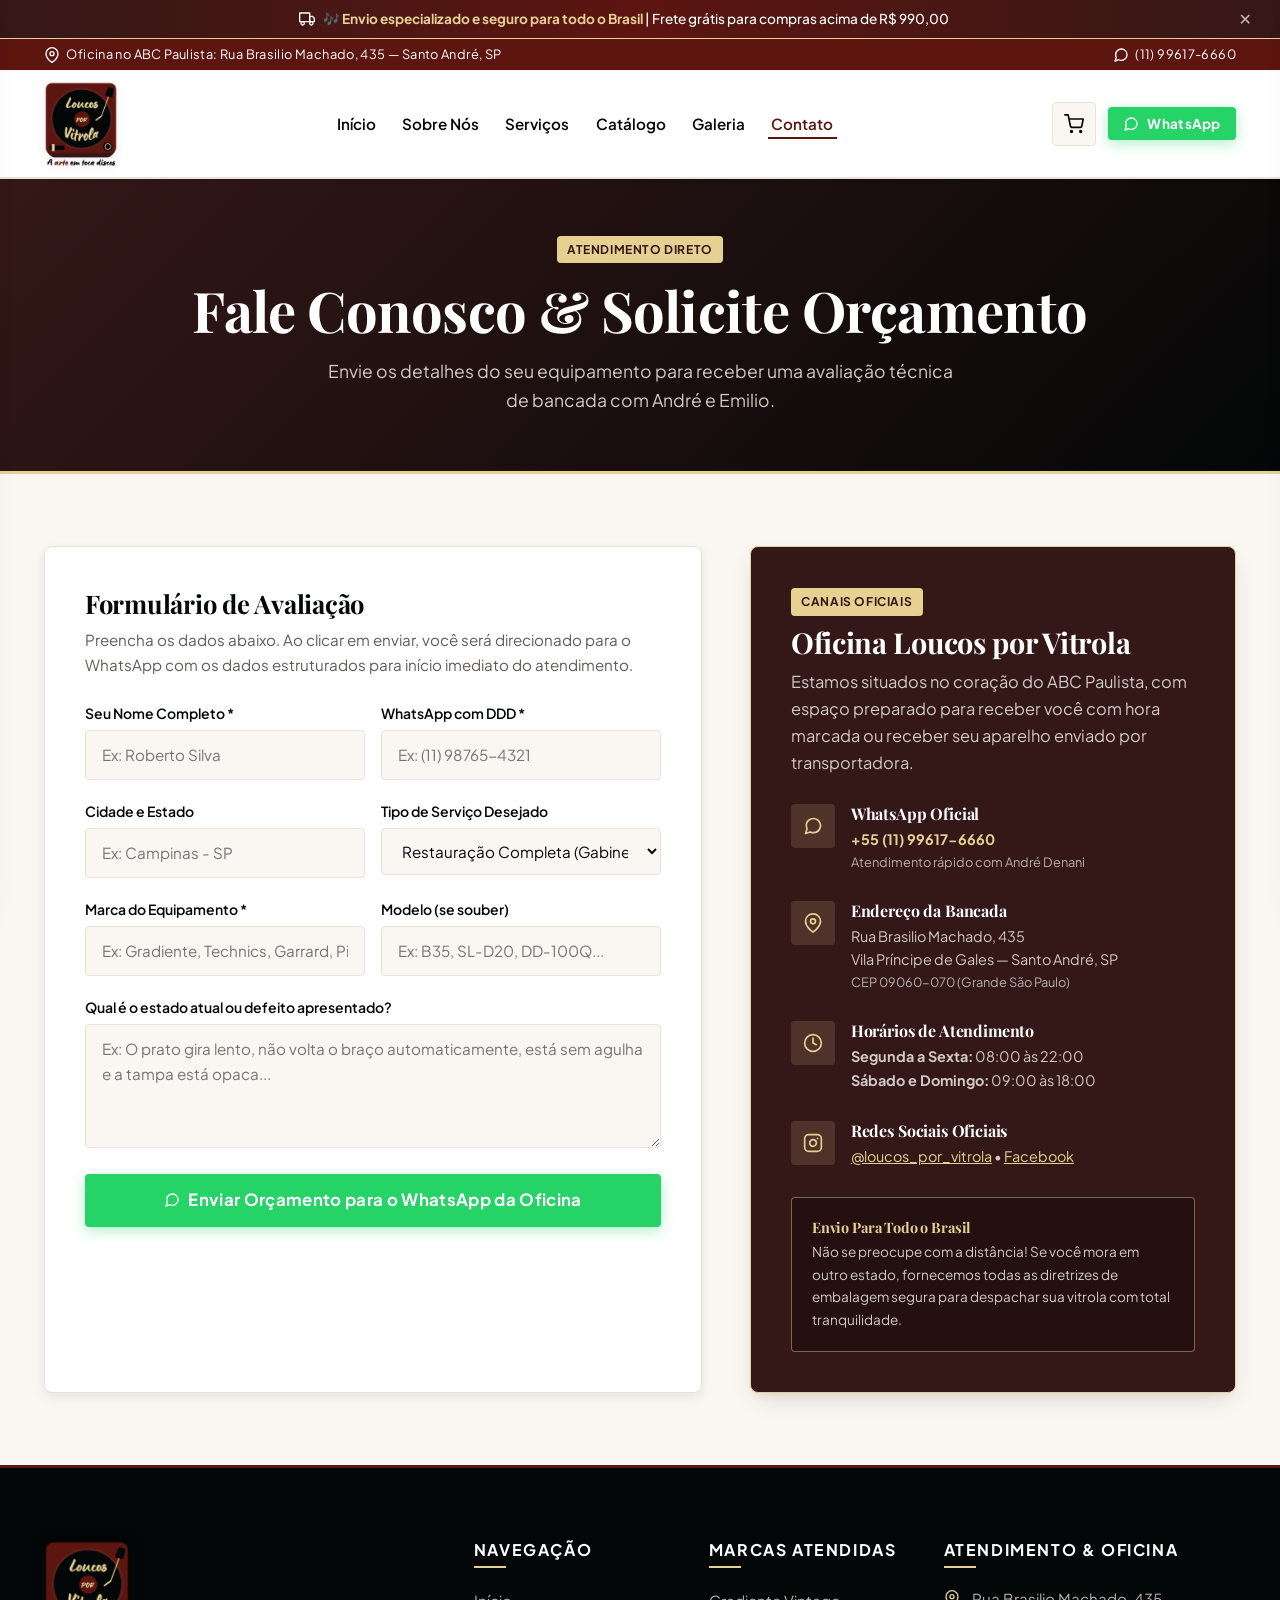
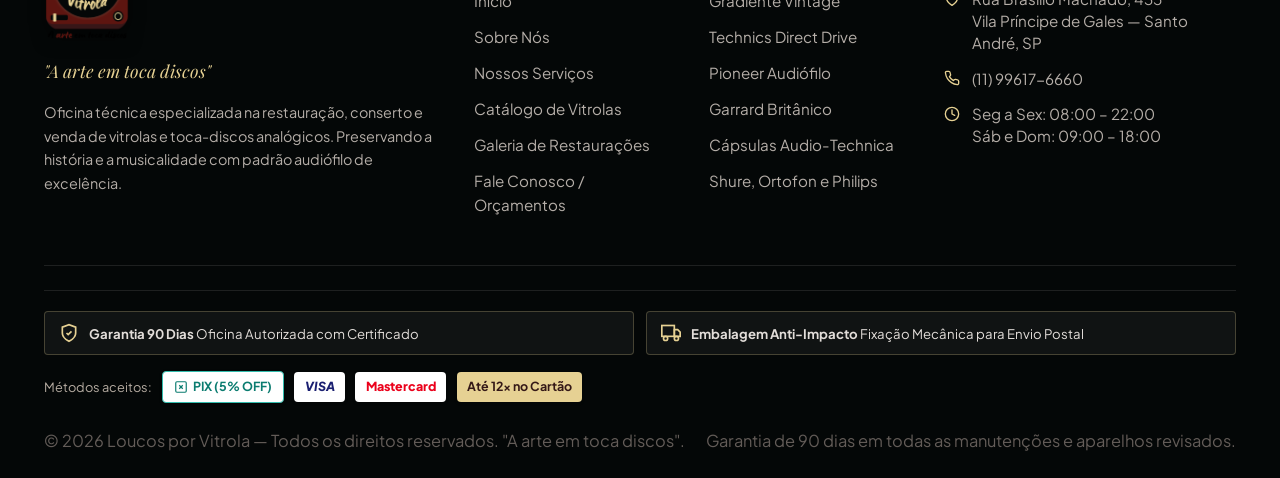
==== contato.html @ 6adec4c1 "Add files via upload" ====
<!DOCTYPE html>
<html lang="pt-BR">
<head>
  <meta charset="UTF-8">
  <meta name="viewport" content="width=device-width, initial-scale=1.0">
  <title>Contato & Orçamentos | Loucos por Vitrola — Oficina no ABC Paulista</title>
  <meta name="description" content="Solicite um orçamento para restauração ou manutenção de vitrola com nossos especialistas André Denani e Emilio Colonic. Atendimento presencial e envio para todo o Brasil.">
  <link rel="icon" type="image/png" href=".docs/logo-loucos-por-vitrola.png">
  
  <link rel="stylesheet" href="assets/css/style.css">
  <link rel="stylesheet" href="assets/css/components.css">
  <link rel="stylesheet" href="assets/css/pages.css">
</head>
<body>
  <a href="#mainContent" class="skip-link">Pular para o conteúdo principal</a>

  <!-- Barra de Destaque Superior (Announcement Bar) -->
  <aside class="announcement-bar" id="announcementBar" aria-label="Aviso de Envio e Frete">
    <div class="container announcement-bar-container">
      <div class="announcement-content">
        <svg class="icon icon-sm" viewBox="0 0 24 24" aria-hidden="true"><rect x="1" y="3" width="15" height="13"></rect><polygon points="16 8 20 8 23 11 23 16 16 16 8"></polygon><circle cx="5.5" cy="18.5" r="2.5"></circle><circle cx="18.5" cy="18.5" r="2.5"></circle></svg>
        <span>🎶 <strong>Envio especializado e seguro para todo o Brasil</strong> | Frete grátis para compras acima de R$ 990,00</span>
      </div>
      <button type="button" class="announcement-close-btn" id="dismissAnnouncementBtn" aria-label="Fechar aviso de frete">✕</button>
    </div>
  </aside>

  <!-- Top Bar -->
  <div class="top-bar">
    <div class="container">
      <div class="top-bar-item">
        <svg class="icon icon-sm" viewBox="0 0 24 24"><path d="M21 10c0 7-9 13-9 13s-9-6-9-13a9 9 0 0 1 18 0z"></path><circle cx="12" cy="10" r="3"></circle></svg>
        <span>Oficina no ABC Paulista: Rua Brasilio Machado, 435 — Santo André, SP</span>
      </div>
      <div class="top-bar-social">
        <a href="https://wa.me/5511996176660" target="_blank" rel="noopener noreferrer" class="top-bar-item" title="WhatsApp Direto">
          <svg class="icon icon-sm" viewBox="0 0 24 24"><path d="M21 11.5a8.38 8.38 0 0 1-.9 3.8 8.5 8.5 0 0 1-7.6 4.7 8.38 8.38 0 0 1-3.8-.9L3 21l1.9-5.7a8.38 8.38 0 0 1-.9-3.8 8.5 8.5 0 0 1 4.7-7.6 8.38 8.38 0 0 1 3.8-.9h.5a8.48 8.48 0 0 1 8 8v.5z"></path></svg>
          <span>(11) 99617-6660</span>
        </a>
      </div>
    </div>
  </div>

  <!-- Header Global -->
  <header class="site-header" id="siteHeader">
    <div class="container">
      <div class="header-nav-wrapper">
        <a href="index.html" class="header-brand" aria-label="Loucos por Vitrola - Página Inicial">
          <img src=".docs/logo-loucos-por-vitrola.png" alt="Loucos por Vitrola - A arte em toca discos" class="brand-logo-img" onerror="this.src='assets/images/logo-loucos-por-vitrola.png'">
        </a>

        <nav class="main-navigation" aria-label="Navegação Principal">
          <ul class="nav-list">
            <li><a href="index.html" class="nav-link">Início</a></li>
            <li><a href="sobre.html" class="nav-link">Sobre Nós</a></li>
            <li><a href="servicos.html" class="nav-link">Serviços</a></li>
            <li><a href="produtos.html" class="nav-link">Catálogo</a></li>
            <li><a href="galeria.html" class="nav-link">Galeria</a></li>
            <li><a href="contato.html" class="nav-link active">Contato</a></li>
          </ul>
        </nav>

        <div class="header-actions">
          <button type="button" class="cart-toggle-btn" aria-label="Ver Carrinho de Compras" title="Abrir Carrinho">
            <svg class="icon" viewBox="0 0 24 24"><circle cx="9" cy="21" r="1"></circle><circle cx="20" cy="21" r="1"></circle><path d="M1 1h4l2.68 13.39a2 2 0 0 0 2 1.61h9.72a2 2 0 0 0 2-1.61L23 6H6"></path></svg>
            <span class="cart-badge" id="cartBadge" style="display: none;">0</span>
          </button>

          <a href="https://wa.me/5511996176660" target="_blank" rel="noopener noreferrer" class="btn btn-whatsapp btn-sm" aria-label="Fale no WhatsApp">
            <svg class="icon icon-sm" viewBox="0 0 24 24"><path d="M21 11.5a8.38 8.38 0 0 1-.9 3.8 8.5 8.5 0 0 1-7.6 4.7 8.38 8.38 0 0 1-3.8-.9L3 21l1.9-5.7a8.38 8.38 0 0 1-.9-3.8 8.5 8.5 0 0 1 4.7-7.6 8.38 8.38 0 0 1 3.8-.9h.5a8.48 8.48 0 0 1 8 8v.5z"></path></svg>
            <span>WhatsApp</span>
          </a>

          <button type="button" class="mobile-menu-btn" id="mobileMenuBtn" aria-label="Abrir Menu de Navegação">
            <svg class="icon" viewBox="0 0 24 24"><line x1="3" y1="12" x2="21" y2="12"></line><line x1="3" y1="6" x2="21" y2="6"></line><line x1="3" y1="18" x2="21" y2="18"></line></svg>
          </button>
        </div>
      </div>
    </div>
  </header>

  <!-- Menu Mobile Gaveta -->
  <aside class="mobile-nav-drawer" id="mobileNavDrawer" aria-label="Menu Mobile">
    <div class="mobile-nav-header">
      <img src=".docs/logo-loucos-por-vitrola.png" alt="Loucos por Vitrola" class="mobile-drawer-logo" onerror="this.src='assets/images/logo-loucos-por-vitrola.png'">
      <button type="button" class="cart-close-btn" id="mobileCloseBtn" style="color: var(--color-vinyl-black);" aria-label="Fechar Menu">✕</button>
    </div>
    <ul class="mobile-nav-list">
      <li><a href="index.html" class="mobile-nav-link">Início</a></li>
      <li><a href="sobre.html" class="mobile-nav-link">Sobre Nós</a></li>
      <li><a href="servicos.html" class="mobile-nav-link">Serviços</a></li>
      <li><a href="produtos.html" class="mobile-nav-link">Catálogo</a></li>
      <li><a href="galeria.html" class="mobile-nav-link">Galeria</a></li>
      <li><a href="contato.html" class="mobile-nav-link active">Contato</a></li>
    </ul>
  </aside>

  <main id="mainContent">
    <section class="page-hero">
      <div class="container">
        <span class="badge badge-gold" style="margin-bottom: 0.75rem;">Atendimento Direto</span>
        <h1>Fale Conosco & Solicite Orçamento</h1>
        <p>Envie os detalhes do seu equipamento para receber uma avaliação técnica de bancada com André e Emilio.</p>
      </div>
    </section>

    <section class="section">
      <div class="container">
        <div class="contact-grid">
          
          <!-- Formulário Semântico de Orçamento -->
          <div class="contact-form-card">
            <h2 style="font-size: 1.6rem; margin-bottom: 0.5rem; color: var(--color-vinyl-black);">Formulário de Avaliação</h2>
            <p style="margin-bottom: 1.5rem; font-size: 0.95rem;">
              Preencha os dados abaixo. Ao clicar em enviar, você será direcionado para o WhatsApp com os dados estruturados para início imediato do atendimento.
            </p>

            <form id="quoteContactForm" novalidate>
              <div class="form-row">
                <div class="form-group">
                  <label for="contactName">Seu Nome Completo *</label>
                  <input type="text" id="contactName" class="form-control" placeholder="Ex: Roberto Silva" required>
                </div>
                <div class="form-group">
                  <label for="contactPhone">WhatsApp com DDD *</label>
                  <input type="tel" id="contactPhone" class="form-control" placeholder="Ex: (11) 98765-4321" required>
                </div>
              </div>

              <div class="form-row">
                <div class="form-group">
                  <label for="contactCity">Cidade e Estado</label>
                  <input type="text" id="contactCity" class="form-control" placeholder="Ex: Campinas - SP">
                </div>
                <div class="form-group">
                  <label for="contactServiceType">Tipo de Serviço Desejado</label>
                  <select id="contactServiceType" class="form-control">
                    <option value="Restauração Completa (Gabinete + Mecânica)">Restauração Completa (Gabinete + Mecânica)</option>
                    <option value="Manutenção Mecânica / Troca de Correia">Manutenção Mecânica / Troca de Correia</option>
                    <option value="Troca & Alinhamento de Cápsula/Agulha">Troca & Alinhamento de Cápsula/Agulha</option>
                    <option value="Calibração de Rotação (Pitch) & Azimute">Calibração de Rotação (Pitch) & Azimute</option>
                    <option value="Upgrades / Cabos RCA Blindados Anti-Hum">Upgrades / Cabos RCA Blindados Anti-Hum</option>
                    <option value="Quero Vender Meu Aparelho Antigo">Quero Vender Meu Aparelho Antigo</option>
                  </select>
                </div>
              </div>

              <div class="form-row">
                <div class="form-group">
                  <label for="contactBrand">Marca do Equipamento *</label>
                  <input type="text" id="contactBrand" class="form-control" placeholder="Ex: Gradiente, Technics, Garrard, Pioneer..." required>
                </div>
                <div class="form-group">
                  <label for="contactModel">Modelo (se souber)</label>
                  <input type="text" id="contactModel" class="form-control" placeholder="Ex: B35, SL-D20, DD-100Q...">
                </div>
              </div>

              <div class="form-group">
                <label for="contactSymptoms">Qual é o estado atual ou defeito apresentado?</label>
                <textarea id="contactSymptoms" class="form-control" rows="4" placeholder="Ex: O prato gira lento, não volta o braço automaticamente, está sem agulha e a tampa está opaca..."></textarea>
              </div>

              <button type="submit" class="btn btn-whatsapp btn-block btn-lg" style="margin-top: 1rem;">
                <svg class="icon icon-sm" viewBox="0 0 24 24"><path d="M21 11.5a8.38 8.38 0 0 1-.9 3.8 8.5 8.5 0 0 1-7.6 4.7 8.38 8.38 0 0 1-3.8-.9L3 21l1.9-5.7a8.38 8.38 0 0 1-.9-3.8 8.5 8.5 0 0 1 4.7-7.6 8.38 8.38 0 0 1 3.8-.9h.5a8.48 8.48 0 0 1 8 8v.5z"></path></svg>
                Enviar Orçamento para o WhatsApp da Oficina
              </button>
            </form>
          </div>

          <!-- Informações de Atendimento & Oficina -->
          <div class="contact-info-card">
            <div>
              <span class="badge badge-gold" style="margin-bottom: 0.5rem;">Canais Oficiais</span>
              <h3>Oficina Loucos por Vitrola</h3>
              <p style="color: #D1C9C3;">
                Estamos situados no coração do ABC Paulista, com espaço preparado para receber você com hora marcada ou receber seu aparelho enviado por transportadora.
              </p>
            </div>

            <div class="contact-method">
              <div class="contact-method-icon">
                <svg class="icon" viewBox="0 0 24 24"><path d="M21 11.5a8.38 8.38 0 0 1-.9 3.8 8.5 8.5 0 0 1-7.6 4.7 8.38 8.38 0 0 1-3.8-.9L3 21l1.9-5.7a8.38 8.38 0 0 1-.9-3.8 8.5 8.5 0 0 1 4.7-7.6 8.38 8.38 0 0 1 3.8-.9h.5a8.48 8.48 0 0 1 8 8v.5z"></path></svg>
              </div>
              <div class="contact-method-text">
                <h4>WhatsApp Oficial</h4>
                <p><a href="https://wa.me/5511996176660" target="_blank" rel="noopener noreferrer" style="color: var(--color-vintage-gold); font-weight: 700;">+55 (11) 99617-6660</a></p>
                <p style="font-size: 0.8rem; color: #B5AEA8;">Atendimento rápido com André Denani</p>
              </div>
            </div>

            <div class="contact-method">
              <div class="contact-method-icon">
                <svg class="icon" viewBox="0 0 24 24"><path d="M21 10c0 7-9 13-9 13s-9-6-9-13a9 9 0 0 1 18 0z"></path><circle cx="12" cy="10" r="3"></circle></svg>
              </div>
              <div class="contact-method-text">
                <h4>Endereço da Bancada</h4>
                <p>Rua Brasilio Machado, 435</p>
                <p>Vila Príncipe de Gales — Santo André, SP</p>
                <p style="font-size: 0.8rem; color: #B5AEA8;">CEP 09060-070 (Grande São Paulo)</p>
              </div>
            </div>

            <div class="contact-method">
              <div class="contact-method-icon">
                <svg class="icon" viewBox="0 0 24 24"><circle cx="12" cy="12" r="10"></circle><polyline points="12 6 12 12 16 14"></polyline></svg>
              </div>
              <div class="contact-method-text">
                <h4>Horários de Atendimento</h4>
                <p><strong>Segunda a Sexta:</strong> 08:00 às 22:00</p>
                <p><strong>Sábado e Domingo:</strong> 09:00 às 18:00</p>
              </div>
            </div>

            <div class="contact-method">
              <div class="contact-method-icon">
                <svg class="icon" viewBox="0 0 24 24"><rect x="2" y="2" width="20" height="20" rx="5" ry="5"></rect><path d="M16 11.37A4 4 0 1 1 12.63 8 4 4 0 0 1 16 11.37z"></path><line x1="17.5" y1="6.5" x2="17.51" y2="6.5"></line></svg>
              </div>
              <div class="contact-method-text">
                <h4>Redes Sociais Oficiais</h4>
                <p>
                  <a href="https://www.instagram.com/loucos_por_vitrola/" target="_blank" rel="noopener noreferrer" style="color: var(--color-vintage-gold); text-decoration: underline;">@loucos_por_vitrola</a> • 
                  <a href="https://www.facebook.com/Loucosporvitrola" target="_blank" rel="noopener noreferrer" style="color: var(--color-vintage-gold); text-decoration: underline;">Facebook</a>
                </p>
              </div>
            </div>

            <div style="background-color: rgba(0, 0, 0, 0.3); padding: 1.25rem; border-radius: var(--radius-sm); border: 1px solid var(--color-border-gold); margin-top: auto;">
              <h5 style="color: var(--color-vintage-gold); font-size: 0.9rem; margin-bottom: 0.35rem;">Envio Para Todo o Brasil</h5>
              <p style="font-size: 0.85rem; color: #D1C9C3;">
                Não se preocupe com a distância! Se você mora em outro estado, fornecemos todas as diretrizes de embalagem segura para despachar sua vitrola com total tranquilidade.
              </p>
            </div>
          </div>

        </div>
      </div>
    </section>
  </main>

  <!-- Rodapé Global -->
  <footer class="site-footer">
    <div class="container">
      <div class="footer-top">
        <div class="footer-col footer-col-brand">
          <img src=".docs/logo-loucos-por-vitrola.png" alt="Loucos por Vitrola" class="footer-logo" onerror="this.src='assets/images/logo-loucos-por-vitrola.png'">
          <p class="footer-tagline">"A arte em toca discos"</p>
          <p style="font-size: 0.9rem; color: #B5AEA8;">
            Oficina técnica especializada na restauração, conserto e venda de vitrolas e toca-discos analógicos. Preservando a história e a musicalidade com padrão audiófilo de excelência.
          </p>
        </div>

        <div class="footer-col">
          <h4>Navegação</h4>
          <ul class="footer-links">
            <li><a href="index.html">Início</a></li>
            <li><a href="sobre.html">Sobre Nós</a></li>
            <li><a href="servicos.html">Nossos Serviços</a></li>
            <li><a href="produtos.html">Catálogo de Vitrolas</a></li>
            <li><a href="galeria.html">Galeria de Restaurações</a></li>
            <li><a href="contato.html">Fale Conosco / Orçamentos</a></li>
          </ul>
        </div>

        <div class="footer-col">
          <h4>Marcas Atendidas</h4>
          <ul class="footer-links">
            <li><a href="produtos.html">Gradiente Vintage</a></li>
            <li><a href="produtos.html">Technics Direct Drive</a></li>
            <li><a href="produtos.html">Pioneer Audiófilo</a></li>
            <li><a href="produtos.html">Garrard Britânico</a></li>
            <li><a href="produtos.html">Cápsulas Audio-Technica</a></li>
            <li><a href="produtos.html">Shure, Ortofon e Philips</a></li>
          </ul>
        </div>

        <div class="footer-col">
          <h4>Atendimento & Oficina</h4>
          <div class="footer-contact-item">
            <svg class="icon icon-sm" viewBox="0 0 24 24"><path d="M21 10c0 7-9 13-9 13s-9-6-9-13a9 9 0 0 1 18 0z"></path><circle cx="12" cy="10" r="3"></circle></svg>
            <span>Rua Brasilio Machado, 435<br>Vila Príncipe de Gales — Santo André, SP</span>
          </div>
          <div class="footer-contact-item">
            <svg class="icon icon-sm" viewBox="0 0 24 24"><path d="M22 16.92v3a2 2 0 0 1-2.18 2 19.79 19.79 0 0 1-8.63-3.07 19.5 19.5 0 0 1-6-6 19.79 19.79 0 0 1-3.07-8.67A2 2 0 0 1 4.11 2h3a2 2 0 0 1 2 1.72 12.84 12.84 0 0 0 .7 2.81 2 2 0 0 1-.45 2.11L8.09 9.91a16 16 0 0 0 6 6l1.27-1.27a2 2 0 0 1 2.11-.45 12.84 12.84 0 0 0 2.81.7A2 2 0 0 1 22 16.92z"></path></svg>
            <a href="https://wa.me/5511996176660" target="_blank" rel="noopener noreferrer">(11) 99617-6660</a>
          </div>
          <div class="footer-contact-item">
            <svg class="icon icon-sm" viewBox="0 0 24 24"><circle cx="12" cy="12" r="10"></circle><polyline points="12 6 12 12 16 14"></polyline></svg>
            <span>Seg a Sex: 08:00 – 22:00<br>Sáb e Dom: 09:00 – 18:00</span>
          </div>
        </div>
      </div>

      <!-- Selos Visuais de Pagamento e Confiança Global -->
      <div class="payment-trust-section">
        <div class="trust-badges-grid">
          <div class="trust-badge-pill">
            <svg viewBox="0 0 24 24" fill="none" stroke="currentColor" stroke-width="2" aria-hidden="true"><path d="M12 22s8-4 8-10V5l-8-3-8 3v7c0 6 8 10 8 10z"></path><polyline points="9 12 11 14 15 10"></polyline></svg>
            <span><strong>Garantia 90 Dias</strong> Oficina Autorizada com Certificado</span>
          </div>
          <div class="trust-badge-pill">
            <svg viewBox="0 0 24 24" fill="none" stroke="currentColor" stroke-width="2" aria-hidden="true"><rect x="1" y="3" width="15" height="13"></rect><polygon points="16 8 20 8 23 11 23 16 16 16 8"></polygon><circle cx="5.5" cy="18.5" r="2.5"></circle><circle cx="18.5" cy="18.5" r="2.5"></circle></svg>
            <span><strong>Embalagem Anti-Impacto</strong> Fixação Mecânica para Envio Postal</span>
          </div>
        </div>
        <div class="payment-flags-row">
          <span style="font-size: 0.8rem; color: #b5aba1;">Métodos aceitos:</span>
          <span class="payment-flag-badge pix">
            <svg width="14" height="14" viewBox="0 0 24 24" fill="none" stroke="currentColor" stroke-width="2"><rect x="3" y="3" width="18" height="18" rx="2" ry="2"></rect><line x1="9" y1="9" x2="15" y2="15"></line><line x1="15" y1="9" x2="9" y2="15"></line></svg>
            PIX (5% OFF)
          </span>
          <span class="payment-flag-badge visa">VISA</span>
          <span class="payment-flag-badge master">Mastercard</span>
          <span class="payment-flag-badge parcelas">Até 12x no Cartão</span>
        </div>
      </div>

      <div class="footer-bottom">
        <p>© 2026 Loucos por Vitrola — Todos os direitos reservados. "A arte em toca discos".</p>
        <p>Garantia de 90 dias em todas as manutenções e aparelhos revisados.</p>
      </div>
    </div>
  </footer>

  <div class="drawer-backdrop" id="drawerBackdrop"></div>

  <!-- Carrinho Lateral -->
  <aside class="cart-drawer" id="cartDrawer" aria-label="Carrinho de Compras Lateral">
    <div class="cart-header">
      <h3>Seu Carrinho</h3>
      <button type="button" class="cart-close-btn" id="cartCloseBtn" aria-label="Fechar Carrinho">✕</button>
    </div>
    <div class="cart-body">
      <div class="cart-empty-state" id="cartEmptyState">
        <svg class="cart-empty-icon" viewBox="0 0 24 24" fill="none" stroke="currentColor"><circle cx="12" cy="12" r="10"></circle><circle cx="12" cy="12" r="4"></circle><line x1="4.93" y1="4.93" x2="9.17" y2="9.17"></line></svg>
        <h4>Seu carrinho está vazio</h4>
        <p>Explore nosso catálogo e encontre o toca-discos dos seus sonhos revisado com garantia.</p>
        <a href="produtos.html" class="btn btn-secondary btn-sm" onclick="window.cartInstance.close()">Ver Vitrolas à Venda</a>
      </div>
      <ul class="cart-items-list" id="cartItemsList" style="display: none;"></ul>

      <!-- Calculador Rápido de Frete e Estimativa por CEP no Carrinho -->
      <div class="cart-shipping-calc">
        <div class="shipping-calc-box">
          <label for="cartCepInput" class="shipping-calc-label">
            <svg class="icon icon-sm" viewBox="0 0 24 24"><rect x="1" y="3" width="15" height="13"></rect><polygon points="16 8 20 8 23 11 23 16 16 16 8"></polygon><circle cx="5.5" cy="18.5" r="2.5"></circle><circle cx="18.5" cy="18.5" r="2.5"></circle></svg>
            Calcular Frete &amp; Prazo (ViaCEP)
          </label>
          <div class="shipping-input-group">
            <input type="text" id="cartCepInput" class="shipping-input" placeholder="00000-000" maxlength="9">
            <button type="button" id="cartCalcShippingBtn" class="btn btn-secondary btn-sm">Calcular</button>
          </div>
          <div id="cartShippingResult" class="shipping-result-box" style="display: none;"></div>
        </div>
      </div>
    </div>
    <div class="cart-footer">
      <div class="cart-summary-row">
        <span>Subtotal:</span>
        <span id="cartSubtotalPrice">R$ 0,00</span>
      </div>
      <div class="cart-summary-row" id="cartShippingRow" style="display: none;">
        <span>Frete Estimado:</span>
        <span id="cartShippingPrice">R$ 0,00</span>
      </div>
      <div class="cart-summary-row">
        <span>Garantia da Oficina:</span>
        <span style="color: #0F853B; font-weight: 600;">90 Dias Inclusa</span>
      </div>
      <div class="cart-total-row">
        <span>Total:</span>
        <span class="cart-total-price" id="cartTotalPrice">R$ 0,00</span>
      </div>
      <button type="button" class="btn btn-whatsapp btn-block btn-lg" id="cartCheckoutBtn">
        <svg class="icon icon-sm" viewBox="0 0 24 24"><path d="M21 11.5a8.38 8.38 0 0 1-.9 3.8 8.5 8.5 0 0 1-7.6 4.7 8.38 8.38 0 0 1-3.8-.9L3 21l1.9-5.7a8.38 8.38 0 0 1-.9-3.8 8.5 8.5 0 0 1 4.7-7.6 8.38 8.38 0 0 1 3.8-.9h.5a8.48 8.48 0 0 1 8 8v.5z"></path></svg>
        Finalizar Pedido via WhatsApp
      </button>

      <!-- Selos de Pagamento e Confiança no Carrinho -->
      <div class="cart-trust-badges">
        <div class="cart-trust-note">
          <svg class="icon icon-sm" viewBox="0 0 24 24"><path d="M12 22s8-4 8-10V5l-8-3-8 3v7c0 6 8 10 8 10z"></path></svg>
          Compra segura com atendimento direto dos técnicos André e Emilio.
        </div>
        <div class="cart-payment-methods">
          <span class="badge-payment"><span class="badge-pix">PIX 5% OFF</span></span>
          <span class="badge-payment">Visa</span>
          <span class="badge-payment">Mastercard</span>
          <span class="badge-payment">Até 12x</span>
        </div>
      </div>
    </div>
  </aside>

  <script src="assets/js/products-data.js" type="module"></script>
  <script src="assets/js/cart.js"></script>
  <script src="assets/js/contact.js"></script>
  <script src="assets/js/main.js"></script>
</body>
</html>
---- assets/css/style.css ----
/* ==========================================================================
   LOUCOS POR VITROLA - DESIGN SYSTEM & ESTILOS GLOBAIS
   Paleta extraída do Logotipo Oficial | Arquitetura Multipage Vintage Premium
   ========================================================================== */

@import url('https://fonts.googleapis.com/css2?family=Playfair+Display:ital,wght@0,400;0,600;0,700;0,800;1,400;1,600&family=Plus+Jakarta+Sans:wght@300;400;500;600;700;800&display=swap');

:root {
  /* Design Tokens Colorimétricos Oficiais */
  --color-primary-burgundy: #5D1510;
  --color-primary-dark: #341817;
  --color-vinyl-black: #040707;
  --color-vintage-gold: #E6D193;
  --color-gold-hover: #CBB375;
  --color-surface-cream: #FAF7F2;
  --color-surface-pure: #FFFFFF;
  --color-text-muted: #635C58;
  --color-whatsapp: #25D366;
  --color-whatsapp-dark: #1EBE5D;

  /* Variações Suaves & Sombras de Alta Fidelidade */
  --color-burgundy-light: rgba(93, 21, 16, 0.08);
  --color-gold-light: rgba(230, 209, 147, 0.18);
  --color-border-subtle: #E8E2D9;
  --color-border-gold: rgba(230, 209, 147, 0.45);

  /* Tipografia */
  --font-serif: 'Playfair Display', Georgia, 'Times New Roman', serif;
  --font-sans: 'Plus Jakarta Sans', system-ui, -apple-system, BlinkMacSystemFont, 'Segoe UI', Roboto, sans-serif;

  /* Espaçamento e Grade (Base 8px) */
  --spacing-xs: 0.25rem;  /* 4px */
  --spacing-sm: 0.5rem;   /* 8px */
  --spacing-md: 1rem;     /* 16px */
  --spacing-lg: 1.5rem;   /* 24px */
  --spacing-xl: 2rem;     /* 32px */
  --spacing-2xl: 3rem;    /* 48px */
  --spacing-3xl: 4.5rem;  /* 72px */

  /* Transições Suaves */
  --transition-fast: 0.15s ease-in-out;
  --transition-normal: 0.25s cubic-bezier(0.16, 1, 0.3, 1);
  --transition-slow: 0.4s cubic-bezier(0.16, 1, 0.3, 1);

  /* Sombras Audiófilas */
  --shadow-sm: 0 2px 4px rgba(4, 7, 7, 0.04);
  --shadow-md: 0 4px 12px rgba(4, 7, 7, 0.08);
  --shadow-lg: 0 10px 25px -5px rgba(4, 7, 7, 0.12), 0 8px 10px -6px rgba(4, 7, 7, 0.05);
  --shadow-xl: 0 20px 35px -5px rgba(4, 7, 7, 0.2);
  --shadow-gold: 0 0 20px rgba(230, 209, 147, 0.3);

  /* Layout */
  --max-width: 1240px;
  --radius-sm: 4px;
  --radius-md: 8px;
  --radius-lg: 12px;
  --radius-full: 9999px;
}

/* Reset Moderno */
*, *::before, *::after {
  box-sizing: border-box;
  margin: 0;
  padding: 0;
}

html {
  font-size: 16px;
  scroll-behavior: smooth;
  text-rendering: optimizeLegibility;
  -webkit-font-smoothing: antialiased;
  -moz-osx-font-smoothing: grayscale;
}

body {
  font-family: var(--font-sans);
  background-color: var(--color-surface-cream);
  color: var(--color-vinyl-black);
  line-height: 1.6;
  min-height: 100vh;
  display: flex;
  flex-direction: column;
  overflow-x: hidden;
}

/* Tipografia Fluida e Semântica */
h1, h2, h3, h4, h5, h6 {
  font-family: var(--font-serif);
  color: var(--color-vinyl-black);
  line-height: 1.25;
  font-weight: 700;
  letter-spacing: -0.01em;
}

h1 {
  font-size: clamp(2.2rem, 4vw + 1rem, 3.5rem);
}

h2 {
  font-size: clamp(1.8rem, 3vw + 0.5rem, 2.5rem);
  margin-bottom: var(--spacing-md);
}

h3 {
  font-size: clamp(1.3rem, 2vw + 0.3rem, 1.8rem);
  margin-bottom: var(--spacing-sm);
}

h4 {
  font-size: 1.2rem;
}

p {
  color: var(--color-text-muted);
  font-size: 1.025rem;
  line-height: 1.65;
}

a {
  color: inherit;
  text-decoration: none;
  transition: color var(--transition-fast);
}

img {
  max-width: 100%;
  height: auto;
  display: block;
}

button, input, select, textarea {
  font: inherit;
}

/* Container de Layout */
.container {
  width: 100%;
  max-width: var(--max-width);
  margin-left: auto;
  margin-right: auto;
  padding-left: var(--spacing-md);
  padding-right: var(--spacing-md);
}

@media (min-width: 768px) {
  .container {
    padding-left: var(--spacing-lg);
    padding-right: var(--spacing-lg);
  }
}

/* Seções Padrão */
.section {
  padding-top: var(--spacing-3xl);
  padding-bottom: var(--spacing-3xl);
  position: relative;
}

.section-dark {
  background-color: var(--color-vinyl-black);
  color: var(--color-surface-pure);
}

.section-dark h1,
.section-dark h2,
.section-dark h3 {
  color: var(--color-surface-pure);
}

.section-dark p {
  color: #B5AEA8;
}

.section-burgundy {
  background-color: var(--color-primary-burgundy);
  color: var(--color-surface-pure);
}

.section-burgundy h1,
.section-burgundy h2,
.section-burgundy h3 {
  color: var(--color-surface-pure);
}

.section-burgundy p {
  color: rgba(255, 255, 255, 0.85);
}

/* Cabeçalhos de Seção Padronizados */
.section-header {
  text-align: center;
  max-width: 720px;
  margin: 0 auto var(--spacing-2xl) auto;
}

.section-subtitle {
  display: inline-block;
  font-family: var(--font-sans);
  text-transform: uppercase;
  font-size: 0.825rem;
  font-weight: 700;
  letter-spacing: 0.15em;
  color: var(--color-primary-burgundy);
  margin-bottom: var(--spacing-sm);
  position: relative;
}

.section-dark .section-subtitle,
.section-burgundy .section-subtitle {
  color: var(--color-vintage-gold);
}

.section-title {
  margin-bottom: var(--spacing-md);
}

.section-lead {
  font-size: 1.15rem;
  color: var(--color-text-muted);
}

/* Divisor Decorativo de Estilo Vinil */
.gold-divider {
  width: 64px;
  height: 2px;
  background: linear-gradient(90deg, transparent, var(--color-vintage-gold), transparent);
  margin: var(--spacing-md) auto;
}

/* Botões do Design System */
.btn {
  display: inline-flex;
  align-items: center;
  justify-content: center;
  gap: 0.5rem;
  padding: 0.75rem 1.6rem;
  font-size: 0.95rem;
  font-weight: 600;
  letter-spacing: 0.02em;
  border-radius: var(--radius-sm);
  border: 1px solid transparent;
  cursor: pointer;
  transition: all var(--transition-normal);
  text-decoration: none;
  line-height: 1.2;
}

.btn:focus-visible {
  outline: 2px solid var(--color-vintage-gold);
  outline-offset: 3px;
}

.btn-primary {
  background-color: var(--color-primary-burgundy);
  color: var(--color-surface-pure);
  box-shadow: 0 4px 14px rgba(93, 21, 16, 0.35);
}

.btn-primary:hover {
  background-color: var(--color-primary-dark);
  color: var(--color-vintage-gold);
  transform: translateY(-2px);
  box-shadow: 0 6px 18px rgba(52, 24, 23, 0.45);
}

.btn-secondary {
  background-color: transparent;
  border-color: var(--color-primary-burgundy);
  color: var(--color-primary-burgundy);
}

.btn-secondary:hover {
  background-color: var(--color-primary-burgundy);
  color: var(--color-surface-pure);
  transform: translateY(-2px);
}

.btn-gold {
  background-color: var(--color-vintage-gold);
  color: var(--color-primary-dark);
  font-weight: 700;
  box-shadow: 0 4px 14px rgba(230, 209, 147, 0.4);
}

.btn-gold:hover {
  background-color: var(--color-gold-hover);
  color: var(--color-vinyl-black);
  transform: translateY(-2px);
  box-shadow: 0 6px 18px rgba(203, 179, 117, 0.5);
}

.btn-gold-outline {
  background-color: transparent;
  border-color: var(--color-vintage-gold);
  color: var(--color-vintage-gold);
}

.btn-gold-outline:hover {
  background-color: var(--color-vintage-gold);
  color: var(--color-primary-dark);
  transform: translateY(-2px);
}

.btn-whatsapp {
  background-color: var(--color-whatsapp);
  color: #FFFFFF;
  font-weight: 700;
  box-shadow: 0 4px 14px rgba(37, 211, 102, 0.35);
}

.btn-whatsapp:hover {
  background-color: var(--color-whatsapp-dark);
  color: #FFFFFF;
  transform: translateY(-2px);
  box-shadow: 0 6px 18px rgba(37, 211, 102, 0.5);
}

.btn-lg {
  padding: 0.95rem 2rem;
  font-size: 1.05rem;
}

.btn-sm {
  padding: 0.45rem 0.9rem;
  font-size: 0.85rem;
}

.btn-block {
  display: flex;
  width: 100%;
}

/* Badges e Pílulas */
.badge {
  display: inline-flex;
  align-items: center;
  gap: 0.35rem;
  padding: 0.25rem 0.65rem;
  font-size: 0.75rem;
  font-weight: 700;
  text-transform: uppercase;
  letter-spacing: 0.05em;
  border-radius: var(--radius-sm);
}

.badge-gold {
  background-color: var(--color-vintage-gold);
  color: var(--color-primary-dark);
}

.badge-burgundy {
  background-color: var(--color-primary-burgundy);
  color: var(--color-surface-pure);
}

.badge-dark {
  background-color: var(--color-vinyl-black);
  color: var(--color-vintage-gold);
  border: 1px solid var(--color-border-gold);
}

.badge-success {
  background-color: rgba(37, 211, 102, 0.15);
  color: #0F853B;
  border: 1px solid rgba(37, 211, 102, 0.3);
}

/* Notificações Flutuantes (Toast) */
.toast-container {
  position: fixed;
  bottom: 24px;
  right: 24px;
  z-index: 10000;
  display: flex;
  flex-direction: column;
  gap: 10px;
  pointer-events: none;
}

.toast {
  pointer-events: auto;
  min-width: 280px;
  max-width: 380px;
  padding: 12px 18px;
  background-color: var(--color-vinyl-black);
  color: var(--color-surface-pure);
  border-left: 4px solid var(--color-vintage-gold);
  border-radius: var(--radius-sm);
  box-shadow: var(--shadow-xl);
  font-size: 0.9rem;
  display: flex;
  align-items: center;
  justify-content: space-between;
  gap: 12px;
  animation: slideInRight 0.3s cubic-bezier(0.16, 1, 0.3, 1) forwards;
}

.toast.toast-success {
  border-left-color: var(--color-whatsapp);
}

.toast.toast-error {
  border-left-color: #E53935;
}

@keyframes slideInRight {
  from {
    opacity: 0;
    transform: translateX(50px);
  }
  to {
    opacity: 1;
    transform: translateX(0);
  }
}

/* Acessibilidade - Pular para Conteúdo */
.skip-link {
  position: absolute;
  top: -60px;
  left: 10px;
  background: var(--color-vintage-gold);
  color: var(--color-primary-dark);
  padding: 8px 16px;
  font-weight: 700;
  z-index: 10001;
  transition: top 0.2s;
  border-radius: var(--radius-sm);
}

.skip-link:focus {
  top: 10px;
}

/* Ícones SVG Auxiliares */
.icon {
  width: 1.25rem;
  height: 1.25rem;
  display: inline-block;
  vertical-align: middle;
  stroke-width: 2;
  stroke: currentColor;
  fill: none;
  stroke-linecap: round;
  stroke-linejoin: round;
}

.icon-sm {
  width: 1rem;
  height: 1rem;
}

.icon-lg {
  width: 1.75rem;
  height: 1.75rem;
}
---- assets/css/components.css ----
/* ==========================================================================
   LOUCOS POR VITROLA - COMPONENTES MODULARES
   Header, Navegação, Drawer Cart, Modal de Produto, Cards, Lightbox, Footer
   ========================================================================== */

/* --------------------------------------------------------------------------
   1. HEADER GLOBAL & NAVEGAÇÃO
   -------------------------------------------------------------------------- */
.site-header {
  position: sticky;
  top: 0;
  left: 0;
  width: 100%;
  z-index: 1000;
  background-color: var(--color-surface-pure);
  border-bottom: 2px solid var(--color-border-subtle);
  box-shadow: var(--shadow-sm);
  transition: all var(--transition-normal);
}

.site-header.header-scrolled {
  box-shadow: var(--shadow-md);
  border-bottom-color: var(--color-vintage-gold);
}

/* Faixa superior de confiança */
.top-bar {
  background-color: var(--color-primary-burgundy);
  color: var(--color-surface-pure);
  font-size: 0.8rem;
  padding: 0.35rem 0;
  letter-spacing: 0.03em;
}

.top-bar .container {
  display: flex;
  justify-content: space-between;
  align-items: center;
}

.top-bar-item {
  display: inline-flex;
  align-items: center;
  gap: 0.4rem;
}

.top-bar-item a:hover {
  color: var(--color-vintage-gold);
}

.top-bar-social {
  display: flex;
  gap: 0.85rem;
}

/* Barra de Navegação Principal */
.header-nav-wrapper {
  display: flex;
  align-items: center;
  justify-content: space-between;
  padding: 0.65rem 0;
  gap: 1.5rem;
}

.header-brand {
  display: flex;
  align-items: center;
  gap: 0.75rem;
  text-decoration: none;
}

.brand-logo-img {
  height: clamp(62px, 7vw, 86px);
  width: auto;
  max-width: 140px;
  object-fit: contain;
  transition: transform var(--transition-normal);
  filter: drop-shadow(0 2px 5px rgba(0, 0, 0, 0.08));
}

.header-brand:hover .brand-logo-img {
  transform: scale(1.04);
}

.mobile-drawer-logo {
  height: 64px;
  width: auto;
  object-fit: contain;
}

.main-navigation {
  display: none;
}

@media (min-width: 992px) {
  .main-navigation {
    display: flex;
    align-items: center;
    gap: 1.5rem;
  }
}

.nav-list {
  display: flex;
  list-style: none;
  gap: 1.25rem;
  align-items: center;
}

.nav-link {
  font-family: var(--font-sans);
  font-size: 0.95rem;
  font-weight: 600;
  color: var(--color-vinyl-black);
  padding: 0.4rem 0.2rem;
  position: relative;
  transition: color var(--transition-fast);
}

.nav-link::after {
  content: '';
  position: absolute;
  bottom: 0;
  left: 0;
  width: 0;
  height: 2px;
  background-color: var(--color-primary-burgundy);
  transition: width var(--transition-normal);
}

.nav-link:hover {
  color: var(--color-primary-burgundy);
}

.nav-link:hover::after,
.nav-link.active::after {
  width: 100%;
}

.nav-link.active {
  color: var(--color-primary-burgundy);
}

/* Ações no Header (Carrinho + WhatsApp + Hamburguer) */
.header-actions {
  display: flex;
  align-items: center;
  gap: 0.75rem;
}

.cart-toggle-btn {
  position: relative;
  display: inline-flex;
  align-items: center;
  justify-content: center;
  width: 44px;
  height: 44px;
  border-radius: var(--radius-sm);
  background-color: var(--color-surface-cream);
  border: 1px solid var(--color-border-subtle);
  color: var(--color-vinyl-black);
  cursor: pointer;
  transition: all var(--transition-fast);
}

.cart-toggle-btn:hover {
  background-color: var(--color-primary-burgundy);
  color: var(--color-surface-pure);
  border-color: var(--color-primary-burgundy);
}

.cart-badge {
  position: absolute;
  top: -4px;
  right: -4px;
  background-color: var(--color-primary-burgundy);
  color: var(--color-surface-pure);
  font-size: 0.7rem;
  font-weight: 800;
  width: 20px;
  height: 20px;
  border-radius: var(--radius-full);
  display: flex;
  align-items: center;
  justify-content: center;
  border: 2px solid var(--color-surface-pure);
  transition: transform 0.2s cubic-bezier(0.175, 0.885, 0.32, 1.275);
}

.cart-badge.badge-bounce {
  transform: scale(1.35);
}

.mobile-menu-btn {
  display: inline-flex;
  align-items: center;
  justify-content: center;
  width: 44px;
  height: 44px;
  background-color: transparent;
  border: 1px solid var(--color-border-subtle);
  border-radius: var(--radius-sm);
  cursor: pointer;
  color: var(--color-vinyl-black);
}

@media (min-width: 992px) {
  .mobile-menu-btn {
    display: none;
  }
}

/* Menu Mobile Gaveta */
.mobile-nav-drawer {
  position: fixed;
  top: 0;
  left: -320px;
  width: 300px;
  height: 100vh;
  background-color: var(--color-surface-pure);
  z-index: 10000;
  box-shadow: var(--shadow-xl);
  padding: 1.5rem;
  display: flex;
  flex-direction: column;
  transition: left var(--transition-normal);
}

.mobile-nav-drawer.open {
  left: 0;
}

.mobile-nav-header {
  display: flex;
  align-items: center;
  justify-content: space-between;
  margin-bottom: 2rem;
  padding-bottom: 1rem;
  border-bottom: 1px solid var(--color-border-subtle);
}

.mobile-nav-list {
  list-style: none;
  display: flex;
  flex-direction: column;
  gap: 1rem;
}

.mobile-nav-link {
  font-size: 1.15rem;
  font-weight: 600;
  display: block;
  padding: 0.5rem 0;
  color: var(--color-vinyl-black);
  border-bottom: 1px solid rgba(0, 0, 0, 0.04);
}

.mobile-nav-link.active {
  color: var(--color-primary-burgundy);
  font-weight: 700;
}

/* --------------------------------------------------------------------------
   2. CARRINHO LATERAL (DRAWER CART)
   -------------------------------------------------------------------------- */
.drawer-backdrop {
  position: fixed;
  inset: 0;
  background-color: rgba(4, 7, 7, 0.6);
  backdrop-filter: blur(4px);
  z-index: 9998;
  opacity: 0;
  visibility: hidden;
  transition: opacity var(--transition-normal), visibility var(--transition-normal);
}

.drawer-backdrop.active {
  opacity: 1;
  visibility: visible;
}

.cart-drawer {
  position: fixed;
  top: 0;
  right: -460px;
  width: 100%;
  max-width: 440px;
  height: 100vh;
  background-color: var(--color-surface-pure);
  z-index: 9999;
  box-shadow: var(--shadow-xl);
  display: flex;
  flex-direction: column;
  transition: right var(--transition-normal);
}

.cart-drawer.open {
  right: 0;
}

.cart-header {
  padding: 1.25rem 1.5rem;
  background-color: var(--color-primary-dark);
  color: var(--color-surface-pure);
  display: flex;
  align-items: center;
  justify-content: space-between;
  border-bottom: 2px solid var(--color-vintage-gold);
}

.cart-header h3 {
  font-size: 1.25rem;
  margin: 0;
  color: var(--color-surface-pure);
}

.cart-close-btn {
  background: transparent;
  border: none;
  color: var(--color-surface-pure);
  cursor: pointer;
  padding: 0.25rem;
  border-radius: var(--radius-sm);
  display: flex;
  align-items: center;
  justify-content: center;
  transition: color var(--transition-fast);
}

.cart-close-btn:hover {
  color: var(--color-vintage-gold);
}

.cart-body {
  flex: 1;
  overflow-y: auto;
  padding: 1.5rem;
}

.cart-empty-state {
  display: flex;
  flex-direction: column;
  align-items: center;
  justify-content: center;
  text-align: center;
  height: 100%;
  color: var(--color-text-muted);
  gap: 1rem;
}

.cart-empty-icon {
  width: 64px;
  height: 64px;
  stroke: var(--color-vintage-gold);
}

.cart-items-list {
  display: flex;
  flex-direction: column;
  gap: 1rem;
  list-style: none;
}

.cart-item {
  display: grid;
  grid-template-columns: 72px 1fr auto;
  gap: 1rem;
  padding: 0.85rem;
  background-color: var(--color-surface-cream);
  border-radius: var(--radius-sm);
  border: 1px solid var(--color-border-subtle);
  align-items: center;
}

.cart-item-img {
  width: 72px;
  height: 72px;
  object-fit: cover;
  border-radius: var(--radius-sm);
  background-color: var(--color-vinyl-black);
}

.cart-item-info {
  display: flex;
  flex-direction: column;
  gap: 0.25rem;
}

.cart-item-title {
  font-family: var(--font-serif);
  font-size: 0.95rem;
  font-weight: 700;
  color: var(--color-vinyl-black);
  line-height: 1.25;
}

.cart-item-price {
  font-weight: 700;
  color: var(--color-primary-burgundy);
  font-size: 0.95rem;
}

.cart-item-controls {
  display: flex;
  align-items: center;
  gap: 0.5rem;
  margin-top: 0.35rem;
}

.qty-btn {
  width: 26px;
  height: 26px;
  display: flex;
  align-items: center;
  justify-content: center;
  border: 1px solid var(--color-border-subtle);
  background-color: var(--color-surface-pure);
  border-radius: var(--radius-sm);
  cursor: pointer;
  font-weight: 700;
  font-size: 0.9rem;
}

.qty-btn:hover {
  background-color: var(--color-primary-burgundy);
  color: var(--color-surface-pure);
}

.qty-value {
  font-size: 0.9rem;
  font-weight: 600;
  min-width: 20px;
  text-align: center;
}

.cart-item-remove {
  background: none;
  border: none;
  color: #B5AEA8;
  cursor: pointer;
  padding: 0.25rem;
  transition: color var(--transition-fast);
}

.cart-item-remove:hover {
  color: #D32F2F;
}

.cart-footer {
  padding: 1.25rem 1.5rem;
  background-color: var(--color-surface-cream);
  border-top: 1px solid var(--color-border-subtle);
}

.cart-summary-row {
  display: flex;
  justify-content: space-between;
  align-items: center;
  margin-bottom: 0.5rem;
  font-size: 0.95rem;
  color: var(--color-text-muted);
}

.cart-total-row {
  display: flex;
  justify-content: space-between;
  align-items: center;
  font-family: var(--font-serif);
  font-size: 1.35rem;
  font-weight: 700;
  color: var(--color-vinyl-black);
  margin: 0.75rem 0 1.25rem 0;
  padding-top: 0.75rem;
  border-top: 2px dashed var(--color-border-subtle);
}

.cart-total-price {
  color: var(--color-primary-burgundy);
}

.cart-trust-note {
  font-size: 0.75rem;
  color: var(--color-text-muted);
  text-align: center;
  margin-top: 0.75rem;
  display: flex;
  align-items: center;
  justify-content: center;
  gap: 0.35rem;
}

/* --------------------------------------------------------------------------
   3. CARDS DE PRODUTOS DO CATÁLOGO
   -------------------------------------------------------------------------- */
.products-grid {
  display: grid;
  grid-template-columns: 1fr;
  gap: 1.75rem;
}

@media (min-width: 640px) {
  .products-grid {
    grid-template-columns: repeat(2, 1fr);
  }
}

@media (min-width: 1024px) {
  .products-grid {
    grid-template-columns: repeat(3, 1fr);
  }
}

.product-card {
  background-color: var(--color-surface-pure);
  border-radius: var(--radius-md);
  border: 1px solid var(--color-border-subtle);
  overflow: hidden;
  display: flex;
  flex-direction: column;
  transition: transform var(--transition-normal), box-shadow var(--transition-normal);
  position: relative;
}

.product-card:hover {
  transform: translateY(-4px);
  box-shadow: var(--shadow-lg);
  border-color: var(--color-vintage-gold);
}

.product-card-media {
  position: relative;
  width: 100%;
  aspect-ratio: 4 / 3;
  background-color: var(--color-vinyl-black);
  overflow: hidden;
}

.product-card-img {
  width: 100%;
  height: 100%;
  object-fit: cover;
  transition: transform var(--transition-slow);
}

.product-card:hover .product-card-img {
  transform: scale(1.05);
}

.product-card-badge {
  position: absolute;
  top: 12px;
  left: 12px;
  z-index: 2;
}

.product-card-body {
  padding: 1.25rem;
  display: flex;
  flex-direction: column;
  flex: 1;
}

.product-card-brand {
  font-size: 0.8rem;
  font-weight: 700;
  text-transform: uppercase;
  letter-spacing: 0.1em;
  color: var(--color-primary-burgundy);
  margin-bottom: 0.25rem;
}

.product-card-title {
  font-size: 1.15rem;
  font-weight: 700;
  color: var(--color-vinyl-black);
  margin-bottom: 0.5rem;
  line-height: 1.3;
}

.product-card-condition {
  font-size: 0.85rem;
  color: var(--color-text-muted);
  margin-bottom: 1rem;
  display: flex;
  align-items: center;
  gap: 0.35rem;
}

.product-card-footer {
  margin-top: auto;
  padding-top: 1rem;
  border-top: 1px solid var(--color-border-subtle);
  display: flex;
  align-items: center;
  justify-content: space-between;
  gap: 0.75rem;
}

.product-card-price-box {
  display: flex;
  flex-direction: column;
}

.price-label {
  font-size: 0.75rem;
  color: var(--color-text-muted);
  text-transform: uppercase;
}

.product-card-price {
  font-family: var(--font-serif);
  font-size: 1.35rem;
  font-weight: 700;
  color: var(--color-primary-burgundy);
}

/* --------------------------------------------------------------------------
   4. MODAL DE DETALHES DO PRODUTO (ACCESSIBLE DIALOG)
   -------------------------------------------------------------------------- */
.modal-overlay {
  position: fixed;
  inset: 0;
  background-color: rgba(4, 7, 7, 0.75);
  backdrop-filter: blur(6px);
  z-index: 10050;
  display: flex;
  align-items: center;
  justify-content: center;
  padding: 1rem;
  opacity: 0;
  visibility: hidden;
  transition: opacity var(--transition-normal), visibility var(--transition-normal);
}

.modal-overlay.active {
  opacity: 1;
  visibility: visible;
}

.modal-container {
  background-color: var(--color-surface-pure);
  border-radius: var(--radius-lg);
  max-width: 900px;
  width: 100%;
  max-height: 90vh;
  overflow-y: auto;
  box-shadow: var(--shadow-xl);
  border: 1px solid var(--color-vintage-gold);
  position: relative;
  transform: translateY(20px) scale(0.98);
  transition: transform var(--transition-normal);
}

.modal-overlay.active .modal-container {
  transform: translateY(0) scale(1);
}

.modal-close-btn {
  position: absolute;
  top: 16px;
  right: 16px;
  width: 36px;
  height: 36px;
  border-radius: var(--radius-full);
  background-color: var(--color-surface-cream);
  border: 1px solid var(--color-border-subtle);
  display: flex;
  align-items: center;
  justify-content: center;
  cursor: pointer;
  z-index: 10;
  transition: all var(--transition-fast);
}

.modal-close-btn:hover {
  background-color: var(--color-primary-burgundy);
  color: var(--color-surface-pure);
}

.modal-grid {
  display: grid;
  grid-template-columns: 1fr;
}

@media (min-width: 768px) {
  .modal-grid {
    grid-template-columns: 1fr 1fr;
  }
}

.modal-gallery {
  padding: 1.5rem;
  background-color: #101213;
  display: flex;
  flex-direction: column;
  gap: 1rem;
  justify-content: center;
}

.modal-main-image {
  width: 100%;
  aspect-ratio: 4 / 3;
  object-fit: cover;
  border-radius: var(--radius-sm);
  border: 1px solid rgba(255, 255, 255, 0.1);
}

.modal-thumbnails {
  display: flex;
  gap: 0.5rem;
}

.modal-thumb {
  width: 60px;
  height: 60px;
  border-radius: var(--radius-sm);
  object-fit: cover;
  cursor: pointer;
  border: 2px solid transparent;
  opacity: 0.7;
  transition: all var(--transition-fast);
}

.modal-thumb.active,
.modal-thumb:hover {
  border-color: var(--color-vintage-gold);
  opacity: 1;
}

.modal-details {
  padding: 2rem;
  display: flex;
  flex-direction: column;
}

.modal-header-meta {
  display: flex;
  align-items: center;
  gap: 0.75rem;
  margin-bottom: 0.5rem;
}

.modal-brand {
  font-size: 0.85rem;
  font-weight: 700;
  text-transform: uppercase;
  letter-spacing: 0.1em;
  color: var(--color-primary-burgundy);
}

.modal-title {
  font-size: 1.6rem;
  margin-bottom: 0.75rem;
  color: var(--color-vinyl-black);
}

.modal-price {
  font-family: var(--font-serif);
  font-size: 1.8rem;
  font-weight: 700;
  color: var(--color-primary-burgundy);
  margin-bottom: 1.25rem;
}

.modal-description {
  font-size: 0.95rem;
  line-height: 1.6;
  margin-bottom: 1.25rem;
  color: var(--color-text-muted);
}

.modal-specs-box {
  background-color: var(--color-surface-cream);
  padding: 1rem;
  border-radius: var(--radius-sm);
  margin-bottom: 1.5rem;
  border: 1px solid var(--color-border-subtle);
}

.modal-specs-title {
  font-size: 0.85rem;
  font-weight: 700;
  text-transform: uppercase;
  letter-spacing: 0.05em;
  color: var(--color-vinyl-black);
  margin-bottom: 0.5rem;
}

.modal-specs-list {
  list-style: none;
  font-size: 0.875rem;
  color: var(--color-text-muted);
  display: flex;
  flex-direction: column;
  gap: 0.35rem;
}

.modal-specs-list li {
  position: relative;
  padding-left: 1.25rem;
}

.modal-specs-list li::before {
  content: '•';
  position: absolute;
  left: 0;
  color: var(--color-primary-burgundy);
  font-size: 1.2rem;
  line-height: 1;
}

.modal-actions {
  display: flex;
  flex-direction: column;
  gap: 0.75rem;
  margin-top: auto;
}

@media (min-width: 480px) {
  .modal-actions {
    flex-direction: row;
  }
  .modal-actions .btn {
    flex: 1;
  }
}

/* --------------------------------------------------------------------------
   5. LIGHTBOX DE GALERIA
   -------------------------------------------------------------------------- */
.lightbox-overlay {
  position: fixed;
  inset: 0;
  background-color: rgba(4, 7, 7, 0.92);
  z-index: 10100;
  display: flex;
  flex-direction: column;
  align-items: center;
  justify-content: center;
  padding: 1.5rem;
  opacity: 0;
  visibility: hidden;
  transition: opacity var(--transition-normal), visibility var(--transition-normal);
}

.lightbox-overlay.active {
  opacity: 1;
  visibility: visible;
}

.lightbox-content {
  position: relative;
  max-width: 960px;
  max-height: 80vh;
  display: flex;
  flex-direction: column;
  align-items: center;
}

.lightbox-img {
  max-width: 100%;
  max-height: 75vh;
  object-fit: contain;
  border-radius: var(--radius-sm);
  box-shadow: 0 0 30px rgba(0, 0, 0, 0.7);
  border: 1px solid var(--color-border-gold);
}

.lightbox-caption {
  color: var(--color-vintage-gold);
  font-family: var(--font-serif);
  font-size: 1.1rem;
  margin-top: 1rem;
  text-align: center;
}

.lightbox-close {
  position: absolute;
  top: -40px;
  right: 0;
  background: transparent;
  border: none;
  color: #FFFFFF;
  cursor: pointer;
  padding: 0.5rem;
  transition: color var(--transition-fast);
}

.lightbox-close:hover {
  color: var(--color-vintage-gold);
}

/* --------------------------------------------------------------------------
   6. FOOTER GLOBAL
   -------------------------------------------------------------------------- */
.site-footer {
  background-color: var(--color-vinyl-black);
  color: #D1C9C3;
  padding-top: var(--spacing-3xl);
  border-top: 3px solid var(--color-primary-burgundy);
  position: relative;
  margin-top: auto;
}

.footer-top {
  display: grid;
  grid-template-columns: 1fr;
  gap: 2.5rem;
  padding-bottom: var(--spacing-2xl);
  border-bottom: 1px solid rgba(255, 255, 255, 0.1);
}

@media (min-width: 640px) {
  .footer-top {
    grid-template-columns: repeat(2, 1fr);
  }
}

@media (min-width: 1024px) {
  .footer-top {
    grid-template-columns: 2fr 1fr 1fr 1.5fr;
  }
}

.footer-col-brand {
  display: flex;
  flex-direction: column;
  gap: 1rem;
}

.footer-logo {
  height: 100px;
  width: auto;
  max-width: 160px;
  object-fit: contain;
  align-self: flex-start;
  filter: drop-shadow(0 3px 8px rgba(0, 0, 0, 0.6));
}

.footer-tagline {
  font-family: var(--font-serif);
  font-style: italic;
  font-size: 1.1rem;
  color: var(--color-vintage-gold);
}

.footer-col h4 {
  color: var(--color-surface-pure);
  font-family: var(--font-sans);
  font-size: 1rem;
  text-transform: uppercase;
  letter-spacing: 0.1em;
  margin-bottom: 1.25rem;
  position: relative;
  padding-bottom: 0.5rem;
}

.footer-col h4::after {
  content: '';
  position: absolute;
  bottom: 0;
  left: 0;
  width: 32px;
  height: 2px;
  background-color: var(--color-vintage-gold);
}

.footer-links {
  list-style: none;
  display: flex;
  flex-direction: column;
  gap: 0.65rem;
}

.footer-links a {
  color: #B5AEA8;
  font-size: 0.95rem;
  transition: all var(--transition-fast);
  display: inline-flex;
  align-items: center;
  gap: 0.5rem;
}

.footer-links a:hover {
  color: var(--color-vintage-gold);
  transform: translateX(4px);
}

.footer-contact-item {
  display: flex;
  gap: 0.75rem;
  margin-bottom: 0.85rem;
  font-size: 0.95rem;
  color: #B5AEA8;
  line-height: 1.45;
}

.footer-contact-item svg {
  color: var(--color-vintage-gold);
  flex-shrink: 0;
  margin-top: 0.15rem;
}

.footer-bottom {
  padding: 1.5rem 0;
  display: flex;
  flex-direction: column;
  gap: 1rem;
  align-items: center;
  justify-content: space-between;
  font-size: 0.85rem;
  color: #8A837E;
}

@media (min-width: 768px) {
  .footer-bottom {
    flex-direction: row;
  }
}

/* --------------------------------------------------------------------------
   7. BARRA DE DESTAQUE SUPERIOR (ANNOUNCEMENT BAR)
   -------------------------------------------------------------------------- */
.announcement-bar {
  background: linear-gradient(90deg, #341817 0%, var(--color-primary-burgundy) 50%, #341817 100%);
  color: var(--color-surface-pure);
  font-size: 0.85rem;
  padding: 0.5rem 1rem;
  border-bottom: 1px solid var(--color-vintage-gold);
  position: relative;
  z-index: 1001;
  transition: max-height var(--transition-normal), opacity var(--transition-normal);
}

.announcement-bar.dismissed {
  display: none !important;
}

.announcement-bar-container {
  display: flex;
  align-items: center;
  justify-content: center;
  position: relative;
  text-align: center;
}

.announcement-content {
  display: inline-flex;
  align-items: center;
  gap: 0.5rem;
  color: #FFFFFF;
  font-weight: 500;
  padding-right: 2rem;
}

.announcement-content strong {
  color: var(--color-vintage-gold);
}

.announcement-close-btn {
  position: absolute;
  right: 0;
  top: 50%;
  transform: translateY(-50%);
  background: none;
  border: none;
  color: rgba(255, 255, 255, 0.7);
  font-size: 1rem;
  cursor: pointer;
  padding: 0.25rem 0.5rem;
  border-radius: var(--radius-sm);
  transition: color var(--transition-fast);
}

.announcement-close-btn:hover {
  color: var(--color-vintage-gold);
}

/* --------------------------------------------------------------------------
   8. FAQ INTERATIVO SANFONADO COM <details> e <summary>
   -------------------------------------------------------------------------- */
.faq-details-list {
  max-width: 860px;
  margin: 0 auto;
  display: flex;
  flex-direction: column;
  gap: 1rem;
}

.faq-detail-item {
  background-color: var(--color-surface-pure);
  border: 1px solid var(--color-border-subtle);
  border-radius: var(--radius-md);
  overflow: hidden;
  box-shadow: var(--shadow-sm);
  transition: border-color var(--transition-normal), box-shadow var(--transition-normal);
}

.faq-detail-item[open] {
  border-color: var(--color-vintage-gold);
  box-shadow: var(--shadow-md);
}

.faq-detail-item summary {
  padding: 1.25rem 1.5rem;
  font-family: var(--font-serif);
  font-size: 1.15rem;
  font-weight: 700;
  color: var(--color-vinyl-black);
  cursor: pointer;
  list-style: none;
  display: flex;
  align-items: center;
  justify-content: space-between;
  gap: 1rem;
  user-select: none;
  transition: background-color var(--transition-fast);
}

.faq-detail-item summary::-webkit-details-marker {
  display: none;
}

.faq-detail-item summary:hover {
  background-color: var(--color-surface-cream);
}

.faq-summary-icon {
  width: 22px;
  height: 22px;
  stroke: var(--color-primary-burgundy);
  transition: transform var(--transition-normal);
  flex-shrink: 0;
}

.faq-detail-item[open] .faq-summary-icon {
  transform: rotate(180deg);
  stroke: var(--color-vintage-gold);
}

.faq-detail-content {
  padding: 0 1.5rem 1.5rem 1.5rem;
  color: var(--color-text-muted);
  font-size: 1rem;
  line-height: 1.65;
  border-top: 1px solid rgba(0, 0, 0, 0.04);
  animation: fadeIn 0.3s ease;
}

@keyframes fadeIn {
  from { opacity: 0; transform: translateY(-6px); }
  to { opacity: 1; transform: translateY(0); }
}

/* --------------------------------------------------------------------------
   9. CALCULADOR RÁPIDO DE FRETE & VIACEP
   -------------------------------------------------------------------------- */
.shipping-calc-box {
  background-color: var(--color-surface-cream);
  border: 1px solid var(--color-border-subtle);
  border-radius: var(--radius-sm);
  padding: 1rem;
  margin: 1rem 0;
}

.shipping-calc-label {
  display: flex;
  align-items: center;
  gap: 0.4rem;
  font-size: 0.85rem;
  font-weight: 700;
  text-transform: uppercase;
  letter-spacing: 0.05em;
  color: var(--color-vinyl-black);
  margin-bottom: 0.65rem;
}

.shipping-input-group {
  display: flex;
  gap: 0.5rem;
}

.shipping-cep-input {
  flex: 1;
  padding: 0.55rem 0.85rem;
  font-size: 0.9rem;
  border: 1px solid var(--color-border-subtle);
  border-radius: var(--radius-sm);
  background-color: var(--color-surface-pure);
  outline: none;
  font-family: var(--font-sans);
}

.shipping-cep-input:focus {
  border-color: var(--color-primary-burgundy);
}

.shipping-calc-btn {
  padding: 0.55rem 1rem;
  font-size: 0.85rem;
  font-weight: 600;
  border-radius: var(--radius-sm);
  background-color: var(--color-primary-burgundy);
  color: #fff;
  border: none;
  cursor: pointer;
  transition: background-color var(--transition-fast);
}

.shipping-calc-btn:hover {
  background-color: var(--color-primary-dark);
}

.shipping-result {
  margin-top: 0.75rem;
  padding-top: 0.75rem;
  border-top: 1px dashed var(--color-border-subtle);
  font-size: 0.85rem;
  color: var(--color-text-muted);
}

.shipping-result-line {
  display: flex;
  justify-content: space-between;
  align-items: center;
  margin-bottom: 0.35rem;
}

.shipping-badge-free {
  background-color: rgba(37, 211, 102, 0.15);
  color: #0F853B;
  font-weight: 800;
  padding: 0.15rem 0.55rem;
  border-radius: var(--radius-sm);
  font-size: 0.75rem;
  border: 1px solid rgba(37, 211, 102, 0.3);
}

/* --------------------------------------------------------------------------
   10. MÓDULO ANTES E DEPOIS (IMAGE COMPARISON SLIDER)
   -------------------------------------------------------------------------- */
.comparison-slider-wrapper {
  position: relative;
  max-width: 900px;
  margin: 0 auto;
  border-radius: var(--radius-md);
  overflow: hidden;
  box-shadow: var(--shadow-xl);
  border: 2px solid var(--color-vintage-gold);
  background-color: var(--color-vinyl-black);
}

.comparison-container {
  position: relative;
  width: 100%;
  aspect-ratio: 4 / 3;
  overflow: hidden;
  user-select: none;
  background-color: #0b0d0e;
}

.comparison-img {
  position: absolute;
  top: 0;
  left: 0;
  width: 100%;
  height: 100%;
  object-fit: cover;
  pointer-events: none;
}

.comparison-before {
  clip-path: polygon(0 0, var(--slider-pos, 50%) 0, var(--slider-pos, 50%) 100%, 0 100%);
  z-index: 2;
}

.comparison-after {
  z-index: 1;
}

.comparison-handle {
  position: absolute;
  top: 0;
  bottom: 0;
  left: var(--slider-pos, 50%);
  width: 4px;
  background-color: var(--color-vintage-gold);
  box-shadow: 0 0 15px rgba(0, 0, 0, 0.8);
  z-index: 3;
  transform: translateX(-50%);
  pointer-events: none;
}

.comparison-handle-btn {
  position: absolute;
  top: 50%;
  left: 50%;
  transform: translate(-50%, -50%);
  width: 44px;
  height: 44px;
  border-radius: 50%;
  background-color: var(--color-primary-burgundy);
  border: 2px solid var(--color-vintage-gold);
  color: var(--color-vintage-gold);
  display: flex;
  align-items: center;
  justify-content: center;
  box-shadow: var(--shadow-lg);
  font-size: 1.1rem;
}

.comparison-range {
  position: absolute;
  top: 0;
  left: 0;
  width: 100%;
  height: 100%;
  opacity: 0;
  cursor: ew-resize;
  z-index: 4;
  margin: 0;
}

.comparison-badge {
  position: absolute;
  top: 16px;
  z-index: 3;
  padding: 0.35rem 0.75rem;
  border-radius: var(--radius-sm);
  font-size: 0.75rem;
  font-weight: 700;
  text-transform: uppercase;
  letter-spacing: 0.05em;
  pointer-events: none;
}

.badge-before {
  left: 16px;
  background-color: rgba(4, 7, 7, 0.85);
  color: #fff;
  border: 1px solid rgba(255, 255, 255, 0.2);
}

.badge-after {
  right: 16px;
  background-color: var(--color-primary-burgundy);
  color: var(--color-vintage-gold);
  border: 1px solid var(--color-vintage-gold);
}

.comparison-mobile-tabs {
  display: flex;
  justify-content: center;
  gap: 0.5rem;
  margin-top: 1rem;
}

@media (min-width: 768px) {
  .comparison-mobile-tabs {
    display: none;
  }
}

.comparison-tab-btn {
  padding: 0.5rem 1rem;
  font-size: 0.85rem;
  font-weight: 600;
  border-radius: var(--radius-sm);
  border: 1px solid var(--color-border-subtle);
  background: var(--color-surface-pure);
  cursor: pointer;
  color: var(--color-vinyl-black);
}

.comparison-tab-btn.active {
  background-color: var(--color-primary-burgundy);
  color: var(--color-surface-pure);
  border-color: var(--color-primary-burgundy);
}

.case-study-specs {
  background-color: var(--color-surface-pure);
  border: 1px solid var(--color-border-subtle);
  border-radius: var(--radius-md);
  padding: 1.5rem;
  margin-top: 1.5rem;
}

.case-study-grid {
  display: grid;
  grid-template-columns: 1fr;
  gap: 1rem;
}

@media (min-width: 640px) {
  .case-study-grid {
    grid-template-columns: repeat(3, 1fr);
  }
}

.case-study-item {
  display: flex;
  flex-direction: column;
  gap: 0.25rem;
}

.case-study-item strong {
  font-size: 0.8rem;
  text-transform: uppercase;
  color: var(--color-primary-burgundy);
  letter-spacing: 0.05em;
}

.case-study-item span {
  font-size: 0.9rem;
  color: var(--color-vinyl-black);
}

/* --------------------------------------------------------------------------
   11. SELOS VISUAIS DE PAGAMENTO E CONFIANÇA
   -------------------------------------------------------------------------- */
.payment-trust-section {
  display: flex;
  flex-direction: column;
  gap: 1rem;
  margin-top: 1.5rem;
  padding-top: 1.25rem;
  border-top: 1px solid rgba(255, 255, 255, 0.1);
}

.trust-badges-grid {
  display: grid;
  grid-template-columns: 1fr;
  gap: 0.75rem;
}

@media (min-width: 480px) {
  .trust-badges-grid {
    grid-template-columns: repeat(2, 1fr);
  }
}

.trust-badge-pill {
  display: flex;
  align-items: center;
  gap: 0.65rem;
  background-color: rgba(255, 255, 255, 0.05);
  border: 1px solid rgba(230, 209, 147, 0.25);
  padding: 0.65rem 0.85rem;
  border-radius: var(--radius-sm);
  font-size: 0.825rem;
  color: #E2DDD9;
}

.trust-badge-pill svg {
  color: var(--color-vintage-gold);
  flex-shrink: 0;
  width: 20px;
  height: 20px;
}

.payment-flags-row {
  display: flex;
  align-items: center;
  flex-wrap: wrap;
  gap: 0.65rem;
}

.payment-flag-badge {
  display: inline-flex;
  align-items: center;
  gap: 0.35rem;
  background-color: #FFFFFF;
  color: #1a1a1a;
  padding: 0.3rem 0.65rem;
  border-radius: var(--radius-sm);
  font-size: 0.78rem;
  font-weight: 700;
  box-shadow: 0 1px 3px rgba(0, 0, 0, 0.3);
}

.payment-flag-badge.pix {
  color: #0b7c70;
  border: 1px solid #32BCAD;
}

.payment-flag-badge.visa {
  color: #1A1F71;
  font-style: italic;
  font-weight: 800;
}

.payment-flag-badge.master {
  color: #EB001B;
  font-weight: 800;
}

.payment-flag-badge.parcelas {
  background-color: var(--color-vintage-gold);
  color: var(--color-primary-dark);
}

/* --------------------------------------------------------------------------
   12. FAQ INTERATIVO SANFONADO (DETAILS & SUMMARY ACCORDION NATIVO)
   -------------------------------------------------------------------------- */
.faq-accordion-container {
  max-width: 860px;
  margin: 0 auto;
  display: flex;
  flex-direction: column;
  gap: 1rem;
}

.faq-details-item {
  background-color: var(--color-surface-pure);
  border: 1px solid var(--color-border-subtle);
  border-radius: var(--radius-md);
  box-shadow: var(--shadow-sm);
  overflow: hidden;
  transition: border-color var(--transition-normal), box-shadow var(--transition-normal);
}

.faq-details-item[open] {
  border-color: var(--color-vintage-gold);
  box-shadow: 0 4px 14px rgba(184, 134, 11, 0.12);
}

.faq-summary {
  list-style: none;
  display: flex;
  align-items: center;
  justify-content: space-between;
  padding: 1.25rem 1.5rem;
  font-family: var(--font-serif);
  font-size: 1.1rem;
  font-weight: 700;
  color: var(--color-vinyl-black);
  cursor: pointer;
  user-select: none;
  transition: background-color var(--transition-fast), color var(--transition-fast);
}

.faq-summary::-webkit-details-marker {
  display: none;
}

.faq-summary:hover {
  background-color: var(--color-surface-cream);
  color: var(--color-primary-burgundy);
}

.faq-details-item[open] .faq-summary {
  background-color: rgba(230, 209, 147, 0.12);
  color: var(--color-primary-burgundy);
  border-bottom: 1px solid var(--color-border-subtle);
}

.faq-icon-arrow {
  width: 22px;
  height: 22px;
  flex-shrink: 0;
  color: var(--color-vintage-gold);
  transition: transform var(--transition-normal);
}

.faq-details-item[open] .faq-icon-arrow {
  transform: rotate(180deg);
  color: var(--color-primary-burgundy);
}

.faq-details-content {
  padding: 1.25rem 1.5rem;
  font-size: 0.975rem;
  line-height: 1.7;
  color: var(--color-text-muted);
  background-color: var(--color-surface-pure);
  animation: faqFadeIn 0.3s cubic-bezier(0.16, 1, 0.3, 1) forwards;
}

.faq-details-content p {
  margin: 0;
}

@keyframes faqFadeIn {
  from {
    opacity: 0;
    transform: translateY(-6px);
  }
  to {
    opacity: 1;
    transform: translateY(0);
  }
}
---- assets/css/pages.css ----
/* ==========================================================================
   LOUCOS POR VITROLA - ESTILOS ESPECÍFICOS DE PÁGINAS
   Home, Sobre Nós, Serviços, Catálogo, Galeria e Contato
   ========================================================================== */

/* --------------------------------------------------------------------------
   1. HERO SECTION (HOME & PÁGINAS INTERNAS)
   -------------------------------------------------------------------------- */
.hero-home {
  position: relative;
  background: radial-gradient(circle at 75% 30%, #341817 0%, var(--color-vinyl-black) 70%);
  color: var(--color-surface-pure);
  padding: 4.5rem 0 5.5rem 0;
  overflow: hidden;
}

.hero-home::before {
  content: '';
  position: absolute;
  top: -150px;
  right: -150px;
  width: 500px;
  height: 500px;
  border-radius: 50%;
  background: repeating-radial-gradient(
    circle,
    rgba(230, 209, 147, 0.03) 0px,
    rgba(230, 209, 147, 0.03) 2px,
    transparent 3px,
    transparent 8px
  );
  pointer-events: none;
}

.hero-grid {
  display: grid;
  grid-template-columns: 1fr;
  gap: 3rem;
  align-items: center;
}

@media (min-width: 992px) {
  .hero-grid {
    grid-template-columns: 1.15fr 0.85fr;
  }
}

.hero-badge-wrap {
  margin-bottom: 1.25rem;
}

.hero-title {
  color: var(--color-surface-pure);
  font-size: clamp(2.4rem, 4.5vw, 3.8rem);
  font-weight: 800;
  line-height: 1.15;
  margin-bottom: 1.5rem;
}

.hero-title .text-gold {
  color: var(--color-vintage-gold);
  font-style: italic;
}

.hero-lead {
  font-size: 1.15rem;
  color: #D1C9C3;
  margin-bottom: 2rem;
  max-width: 580px;
}

.hero-cta-group {
  display: flex;
  flex-wrap: wrap;
  gap: 1rem;
  margin-bottom: 2.5rem;
}

.hero-stats {
  display: flex;
  gap: 2rem;
  padding-top: 1.5rem;
  border-top: 1px solid rgba(255, 255, 255, 0.12);
}

.stat-item {
  display: flex;
  flex-direction: column;
}

.stat-number {
  font-family: var(--font-serif);
  font-size: 1.8rem;
  font-weight: 700;
  color: var(--color-vintage-gold);
  line-height: 1.1;
}

.stat-label {
  font-size: 0.8rem;
  color: #B5AEA8;
  text-transform: uppercase;
  letter-spacing: 0.05em;
}

/* Visual do Hero: Vinil Giratório & Vitrola em Destaque */
.hero-visual {
  position: relative;
  display: flex;
  justify-content: center;
  align-items: center;
}

.hero-image-frame {
  position: relative;
  border-radius: var(--radius-lg);
  overflow: hidden;
  box-shadow: 0 25px 50px -12px rgba(0, 0, 0, 0.7), 0 0 35px rgba(230, 209, 147, 0.2);
  border: 1px solid var(--color-border-gold);
  background-color: #1a1c1e;
}

.hero-image-frame img {
  width: 100%;
  height: auto;
  display: block;
}

.hero-floating-card {
  position: absolute;
  bottom: -20px;
  left: -20px;
  background-color: var(--color-primary-burgundy);
  color: var(--color-surface-pure);
  padding: 1rem 1.25rem;
  border-radius: var(--radius-sm);
  border: 1px solid var(--color-vintage-gold);
  box-shadow: var(--shadow-xl);
  display: flex;
  align-items: center;
  gap: 0.75rem;
  max-width: 260px;
}

.floating-icon {
  width: 38px;
  height: 38px;
  border-radius: 50%;
  background-color: rgba(230, 209, 147, 0.2);
  display: flex;
  align-items: center;
  justify-content: center;
  color: var(--color-vintage-gold);
  flex-shrink: 0;
}

/* Hero de Páginas Internas */
.page-hero {
  background: linear-gradient(135deg, var(--color-primary-dark) 0%, var(--color-vinyl-black) 100%);
  color: var(--color-surface-pure);
  padding: 3.5rem 0;
  text-align: center;
  border-bottom: 3px solid var(--color-vintage-gold);
  position: relative;
}

.page-hero h1 {
  color: var(--color-surface-pure);
  margin-bottom: 0.75rem;
}

.page-hero p {
  color: #D1C9C3;
  max-width: 650px;
  margin: 0 auto;
  font-size: 1.1rem;
}

/* --------------------------------------------------------------------------
   2. PILARES DA MARCA (DESTAQUES RÁPIDOS)
   -------------------------------------------------------------------------- */
.pillars-grid {
  display: grid;
  grid-template-columns: 1fr;
  gap: 1.5rem;
  margin-top: -2.5rem;
  position: relative;
  z-index: 10;
}

@media (min-width: 640px) {
  .pillars-grid {
    grid-template-columns: repeat(2, 1fr);
  }
}

@media (min-width: 1024px) {
  .pillars-grid {
    grid-template-columns: repeat(4, 1fr);
  }
}

.pillar-card {
  background-color: var(--color-surface-pure);
  padding: 1.75rem 1.5rem;
  border-radius: var(--radius-md);
  border: 1px solid var(--color-border-subtle);
  box-shadow: var(--shadow-md);
  transition: all var(--transition-normal);
  display: flex;
  flex-direction: column;
  gap: 0.75rem;
}

.pillar-card:hover {
  transform: translateY(-5px);
  box-shadow: var(--shadow-xl);
  border-color: var(--color-vintage-gold);
}

.pillar-icon-box {
  width: 48px;
  height: 48px;
  border-radius: var(--radius-sm);
  background-color: var(--color-burgundy-light);
  color: var(--color-primary-burgundy);
  display: flex;
  align-items: center;
  justify-content: center;
  margin-bottom: 0.5rem;
}

.pillar-card h3 {
  font-size: 1.15rem;
  margin: 0;
  color: var(--color-vinyl-black);
}

.pillar-card p {
  font-size: 0.9rem;
  line-height: 1.5;
  color: var(--color-text-muted);
}

/* --------------------------------------------------------------------------
   3. PROCESSO EM 4 PASSOS
   -------------------------------------------------------------------------- */
.process-grid {
  display: grid;
  grid-template-columns: 1fr;
  gap: 2rem;
  position: relative;
}

@media (min-width: 640px) {
  .process-grid {
    grid-template-columns: repeat(2, 1fr);
  }
}

@media (min-width: 1024px) {
  .process-grid {
    grid-template-columns: repeat(4, 1fr);
  }
}

.process-step {
  background-color: var(--color-surface-pure);
  padding: 2rem 1.5rem;
  border-radius: var(--radius-md);
  border: 1px solid var(--color-border-subtle);
  position: relative;
  transition: all var(--transition-normal);
}

.process-step:hover {
  transform: translateY(-4px);
  box-shadow: var(--shadow-lg);
  border-color: var(--color-primary-burgundy);
}

.process-step-number {
  font-family: var(--font-serif);
  font-size: 3rem;
  font-weight: 800;
  color: var(--color-vintage-gold);
  line-height: 1;
  margin-bottom: 1rem;
  opacity: 0.8;
}

.process-step h3 {
  font-size: 1.2rem;
  margin-bottom: 0.5rem;
  color: var(--color-vinyl-black);
}

.process-step p {
  font-size: 0.9rem;
}

/* --------------------------------------------------------------------------
   4. DEPOIMENTOS DE COLECIONADORES
   -------------------------------------------------------------------------- */
.testimonials-grid {
  display: grid;
  grid-template-columns: 1fr;
  gap: 1.75rem;
}

@media (min-width: 768px) {
  .testimonials-grid {
    grid-template-columns: repeat(3, 1fr);
  }
}

.testimonial-card {
  background-color: rgba(255, 255, 255, 0.05);
  backdrop-filter: blur(8px);
  padding: 2rem;
  border-radius: var(--radius-md);
  border: 1px solid rgba(230, 209, 147, 0.2);
  display: flex;
  flex-direction: column;
  justify-content: space-between;
}

.testimonial-stars {
  color: var(--color-vintage-gold);
  margin-bottom: 1rem;
  letter-spacing: 2px;
}

.testimonial-quote {
  font-style: italic;
  font-size: 1rem;
  line-height: 1.6;
  color: #E2DDD9;
  margin-bottom: 1.5rem;
}

.testimonial-author {
  display: flex;
  align-items: center;
  gap: 0.85rem;
  border-top: 1px solid rgba(255, 255, 255, 0.1);
  padding-top: 1rem;
}

.author-avatar {
  width: 44px;
  height: 44px;
  border-radius: 50%;
  background-color: var(--color-primary-burgundy);
  color: var(--color-vintage-gold);
  font-weight: 700;
  display: flex;
  align-items: center;
  justify-content: center;
  border: 1px solid var(--color-vintage-gold);
}

.author-info h4 {
  font-size: 0.95rem;
  color: var(--color-surface-pure);
  margin: 0;
}

.author-info span {
  font-size: 0.8rem;
  color: var(--color-vintage-gold);
}

/* --------------------------------------------------------------------------
   5. PÁGINA SOBRE NÓS
   -------------------------------------------------------------------------- */
.about-grid {
  display: grid;
  grid-template-columns: 1fr;
  gap: 3rem;
  align-items: center;
}

@media (min-width: 992px) {
  .about-grid {
    grid-template-columns: 1.1fr 0.9fr;
  }
}

.about-story p {
  margin-bottom: 1.25rem;
  font-size: 1.05rem;
}

.team-grid {
  display: grid;
  grid-template-columns: 1fr;
  gap: 2rem;
  margin-top: 3rem;
}

@media (min-width: 768px) {
  .team-grid {
    grid-template-columns: repeat(2, 1fr);
  }
}

.team-card {
  background-color: var(--color-surface-pure);
  border-radius: var(--radius-md);
  border: 1px solid var(--color-border-subtle);
  overflow: hidden;
  box-shadow: var(--shadow-md);
}

.team-card-header {
  background-color: var(--color-primary-dark);
  color: var(--color-surface-pure);
  padding: 1.5rem;
  border-bottom: 2px solid var(--color-vintage-gold);
}

.team-card-header h3 {
  color: var(--color-surface-pure);
  margin: 0 0 0.25rem 0;
}

.team-role {
  color: var(--color-vintage-gold);
  font-size: 0.85rem;
  font-weight: 600;
  text-transform: uppercase;
  letter-spacing: 0.05em;
}

.team-card-body {
  padding: 1.5rem;
}

/* --------------------------------------------------------------------------
   6. PÁGINA DE SERVIÇOS & FAQ
   -------------------------------------------------------------------------- */
.services-catalog-grid {
  display: grid;
  grid-template-columns: 1fr;
  gap: 2rem;
}

@media (min-width: 768px) {
  .services-catalog-grid {
    grid-template-columns: repeat(2, 1fr);
  }
}

.service-detail-card {
  background-color: var(--color-surface-pure);
  border: 1px solid var(--color-border-subtle);
  border-radius: var(--radius-md);
  padding: 2rem;
  display: flex;
  flex-direction: column;
  transition: all var(--transition-normal);
}

.service-detail-card:hover {
  border-color: var(--color-primary-burgundy);
  box-shadow: var(--shadow-lg);
}

.service-icon-banner {
  display: inline-flex;
  align-items: center;
  gap: 0.75rem;
  color: var(--color-primary-burgundy);
  margin-bottom: 1rem;
}

.service-icon-banner svg {
  width: 32px;
  height: 32px;
}

.service-bullets {
  list-style: none;
  margin: 1.25rem 0;
  display: flex;
  flex-direction: column;
  gap: 0.5rem;
  font-size: 0.95rem;
  color: var(--color-text-muted);
}

.service-bullets li {
  display: flex;
  align-items: center;
  gap: 0.5rem;
}

.service-bullets li svg {
  color: var(--color-primary-burgundy);
  flex-shrink: 0;
}

/* FAQ Accordion */
.faq-list {
  max-width: 800px;
  margin: 0 auto;
  display: flex;
  flex-direction: column;
  gap: 1rem;
}

.faq-item {
  background-color: var(--color-surface-pure);
  border: 1px solid var(--color-border-subtle);
  border-radius: var(--radius-sm);
  overflow: hidden;
}

.faq-question {
  width: 100%;
  padding: 1.25rem 1.5rem;
  text-align: left;
  background: none;
  border: none;
  font-family: var(--font-serif);
  font-size: 1.15rem;
  font-weight: 700;
  color: var(--color-vinyl-black);
  cursor: pointer;
  display: flex;
  justify-content: space-between;
  align-items: center;
  transition: background-color var(--transition-fast);
}

.faq-question:hover {
  background-color: var(--color-surface-cream);
}

.faq-icon {
  transition: transform var(--transition-normal);
}

.faq-item.active .faq-icon {
  transform: rotate(180deg);
}

.faq-answer {
  padding: 0 1.5rem;
  max-height: 0;
  overflow: hidden;
  transition: max-height var(--transition-normal), padding var(--transition-normal);
}

.faq-item.active .faq-answer {
  padding: 0 1.5rem 1.5rem 1.5rem;
  max-height: 300px;
}

/* --------------------------------------------------------------------------
   7. CATÁLOGO COM BARRA DE FILTROS
   -------------------------------------------------------------------------- */
.catalog-toolbar {
  background-color: var(--color-surface-pure);
  padding: 1.25rem 1.5rem;
  border-radius: var(--radius-md);
  border: 1px solid var(--color-border-subtle);
  margin-bottom: 2rem;
  display: flex;
  flex-wrap: wrap;
  gap: 1.25rem;
  align-items: center;
  justify-content: space-between;
  box-shadow: var(--shadow-sm);
}

.filter-pills {
  display: flex;
  flex-wrap: wrap;
  gap: 0.5rem;
}

.filter-btn {
  background: var(--color-surface-cream);
  border: 1px solid var(--color-border-subtle);
  padding: 0.45rem 1rem;
  border-radius: var(--radius-full);
  font-size: 0.85rem;
  font-weight: 600;
  cursor: pointer;
  transition: all var(--transition-fast);
  color: var(--color-vinyl-black);
}

.filter-btn:hover {
  border-color: var(--color-primary-burgundy);
  color: var(--color-primary-burgundy);
}

.filter-btn.active {
  background-color: var(--color-primary-burgundy);
  border-color: var(--color-primary-burgundy);
  color: var(--color-surface-pure);
}

.catalog-search-box {
  display: flex;
  align-items: center;
  position: relative;
  min-width: 240px;
}

.catalog-search-input {
  width: 100%;
  padding: 0.55rem 1rem 0.55rem 2.25rem;
  border: 1px solid var(--color-border-subtle);
  border-radius: var(--radius-full);
  font-size: 0.875rem;
  outline: none;
  background-color: var(--color-surface-cream);
  transition: border-color var(--transition-fast);
}

.catalog-search-input:focus {
  border-color: var(--color-primary-burgundy);
  background-color: var(--color-surface-pure);
}

.catalog-search-icon {
  position: absolute;
  left: 0.85rem;
  color: var(--color-text-muted);
  pointer-events: none;
}

/* --------------------------------------------------------------------------
   8. GALERIA DE PROJETOS & ANTES/DEPOIS
   -------------------------------------------------------------------------- */
.gallery-grid {
  display: grid;
  grid-template-columns: 1fr;
  gap: 1.5rem;
}

@media (min-width: 640px) {
  .gallery-grid {
    grid-template-columns: repeat(2, 1fr);
  }
}

@media (min-width: 1024px) {
  .gallery-grid {
    grid-template-columns: repeat(3, 1fr);
  }
}

.gallery-item {
  position: relative;
  border-radius: var(--radius-md);
  overflow: hidden;
  background-color: var(--color-vinyl-black);
  aspect-ratio: 4 / 3;
  cursor: pointer;
  border: 1px solid var(--color-border-subtle);
  box-shadow: var(--shadow-sm);
  transition: transform var(--transition-normal), box-shadow var(--transition-normal);
}

.gallery-item:hover {
  transform: translateY(-4px);
  box-shadow: var(--shadow-lg);
  border-color: var(--color-vintage-gold);
}

.gallery-img {
  width: 100%;
  height: 100%;
  object-fit: cover;
  transition: transform var(--transition-slow);
}

.gallery-item:hover .gallery-img {
  transform: scale(1.08);
}

.gallery-overlay {
  position: absolute;
  inset: 0;
  background: linear-gradient(to top, rgba(4, 7, 7, 0.85) 0%, transparent 60%);
  display: flex;
  flex-direction: column;
  justify-content: flex-end;
  padding: 1.5rem;
  color: var(--color-surface-pure);
  opacity: 0.9;
  transition: opacity var(--transition-fast);
}

.gallery-item:hover .gallery-overlay {
  opacity: 1;
}

.gallery-title {
  font-family: var(--font-serif);
  font-size: 1.15rem;
  font-weight: 700;
  color: var(--color-vintage-gold);
  margin-bottom: 0.25rem;
}

.gallery-desc {
  font-size: 0.85rem;
  color: #E2DDD9;
}

/* --------------------------------------------------------------------------
   9. PÁGINA DE CONTATO & ORÇAMENTOS
   -------------------------------------------------------------------------- */
.contact-grid {
  display: grid;
  grid-template-columns: 1fr;
  gap: 3rem;
}

@media (min-width: 992px) {
  .contact-grid {
    grid-template-columns: 1.15fr 0.85fr;
  }
}

.contact-form-card {
  background-color: var(--color-surface-pure);
  padding: 2.5rem;
  border-radius: var(--radius-md);
  border: 1px solid var(--color-border-subtle);
  box-shadow: var(--shadow-md);
}

.form-group {
  margin-bottom: 1.25rem;
}

.form-group label {
  display: block;
  font-size: 0.875rem;
  font-weight: 600;
  color: var(--color-vinyl-black);
  margin-bottom: 0.35rem;
}

.form-control {
  width: 100%;
  padding: 0.75rem 1rem;
  border: 1px solid var(--color-border-subtle);
  border-radius: var(--radius-sm);
  background-color: var(--color-surface-cream);
  font-size: 0.95rem;
  color: var(--color-vinyl-black);
  transition: all var(--transition-fast);
}

.form-control:focus {
  outline: none;
  border-color: var(--color-primary-burgundy);
  background-color: var(--color-surface-pure);
  box-shadow: 0 0 0 3px var(--color-burgundy-light);
}

.form-row {
  display: grid;
  grid-template-columns: 1fr;
  gap: 1rem;
}

@media (min-width: 640px) {
  .form-row {
    grid-template-columns: 1fr 1fr;
  }
}

.contact-info-card {
  background-color: var(--color-primary-dark);
  color: var(--color-surface-pure);
  padding: 2.5rem;
  border-radius: var(--radius-md);
  border: 1px solid var(--color-vintage-gold);
  display: flex;
  flex-direction: column;
  gap: 1.75rem;
  box-shadow: var(--shadow-lg);
}

.contact-info-card h3 {
  color: var(--color-surface-pure);
  margin-bottom: 0.5rem;
}

.contact-method {
  display: flex;
  gap: 1rem;
  align-items: flex-start;
}

.contact-method-icon {
  width: 44px;
  height: 44px;
  border-radius: var(--radius-sm);
  background-color: rgba(230, 209, 147, 0.15);
  color: var(--color-vintage-gold);
  display: flex;
  align-items: center;
  justify-content: center;
  flex-shrink: 0;
}

.contact-method-text h4 {
  font-size: 1rem;
  color: var(--color-surface-pure);
  margin: 0 0 0.25rem 0;
}

.contact-method-text p {
  color: #D1C9C3;
  font-size: 0.9rem;
  margin: 0;
}
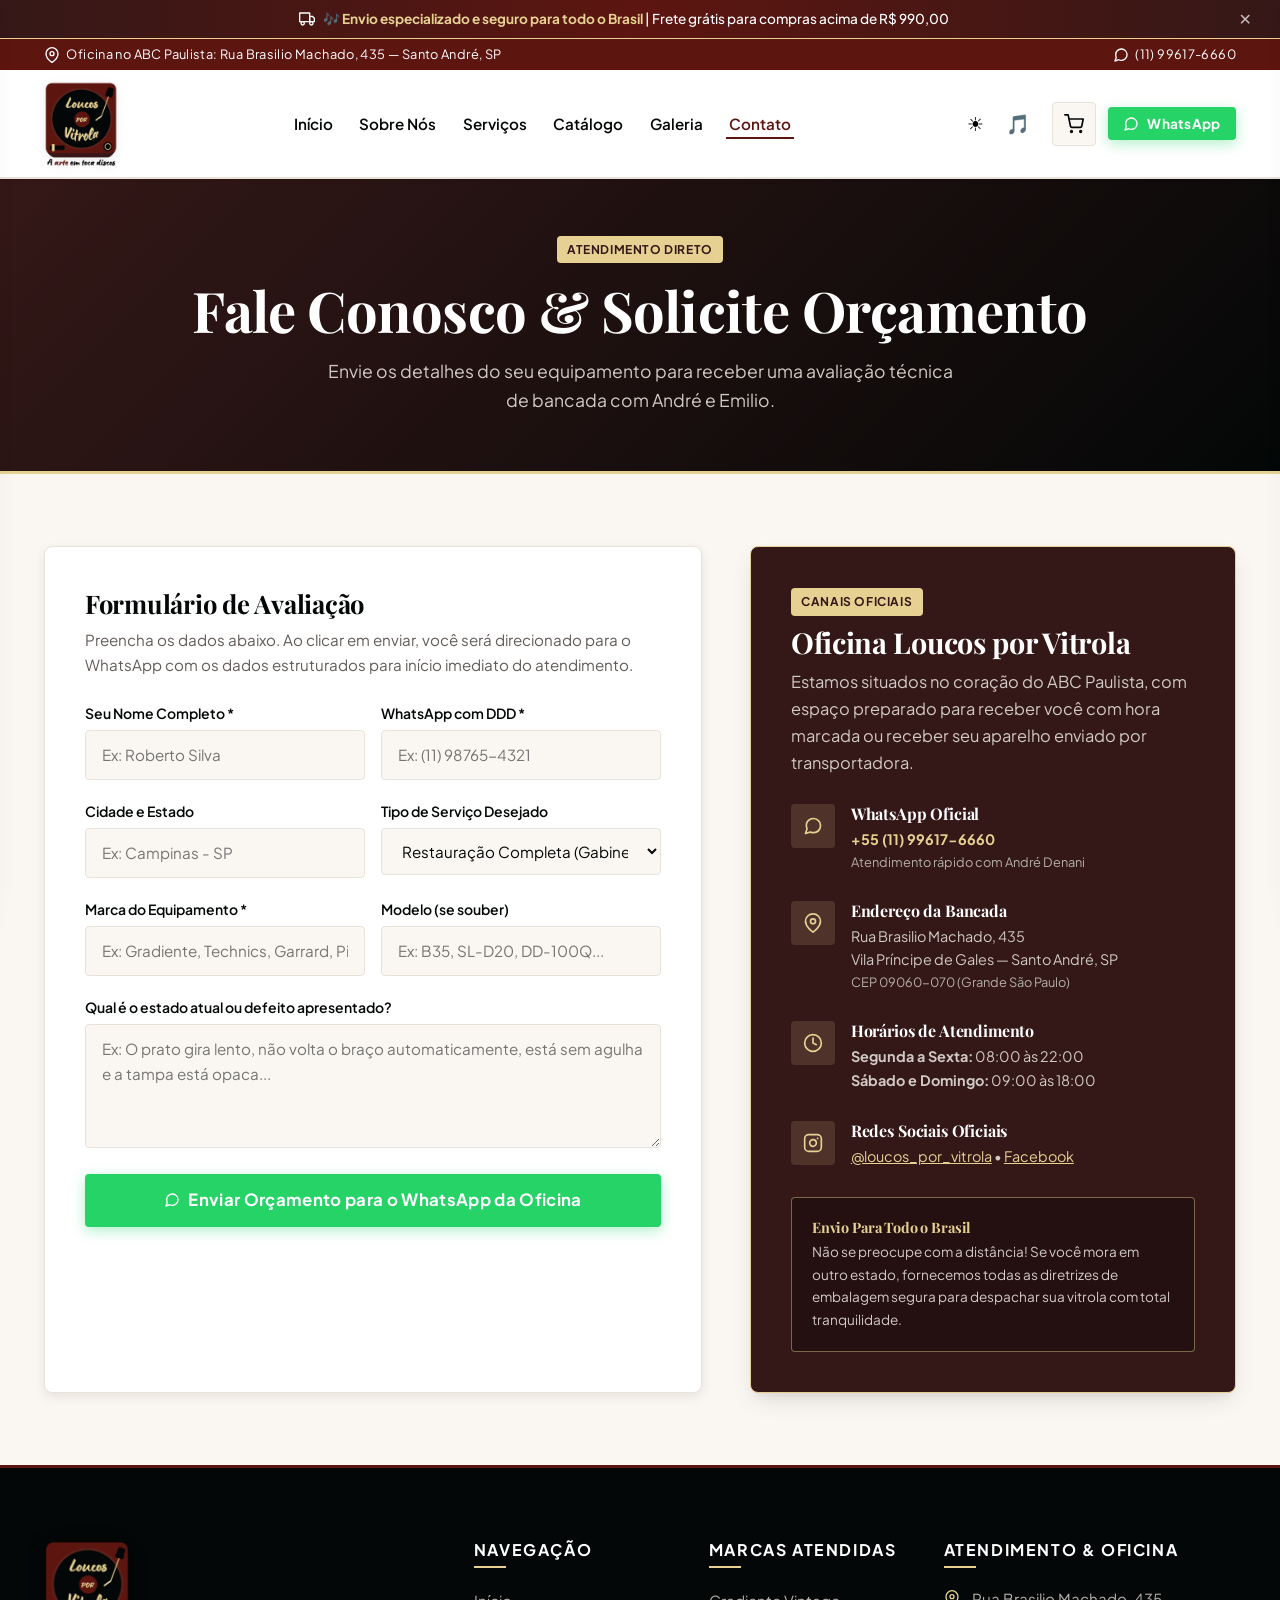
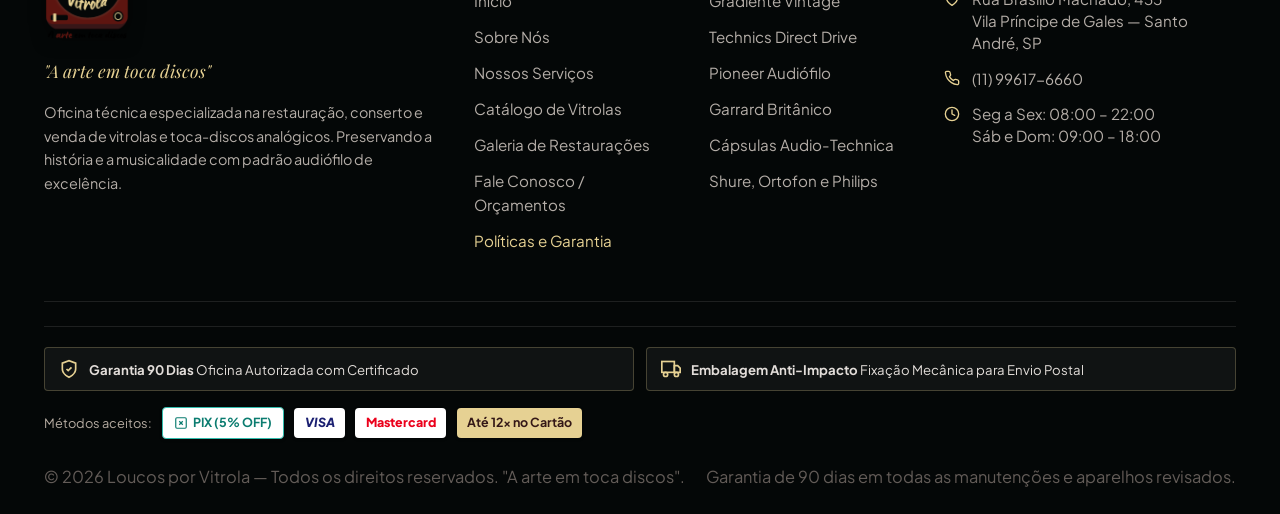
==== commit 5f6c888e: "Site completo V2" ====
--- a/contato.html
+++ b/contato.html
@@ -5,6 +5,8 @@
   <meta name="viewport" content="width=device-width, initial-scale=1.0">
   <title>Contato & Orçamentos | Loucos por Vitrola — Oficina no ABC Paulista</title>
   <meta name="description" content="Solicite um orçamento para restauração ou manutenção de vitrola com nossos especialistas André Denani e Emilio Colonic. Atendimento presencial e envio para todo o Brasil.">
+  <meta name="theme-color" content="#0D0C0A">
+  <link rel="manifest" href="manifest.json">
   <link rel="icon" type="image/png" href=".docs/logo-loucos-por-vitrola.png">
   
   <link rel="stylesheet" href="assets/css/style.css">
@@ -61,6 +63,9 @@
         </nav>
 
         <div class="header-actions">
+          <button type="button" class="btn-theme-toggle" id="themeToggleBtn" aria-label="Alternar Modo Escuro" style="background:none;border:none;cursor:pointer;font-size:1.2rem;margin-right:10px;">☀️</button>
+          <button type="button" class="btn-lofi-toggle" id="lofiToggleBtn" aria-label="Alternar Som de Vinil" style="background:none;border:none;cursor:pointer;font-size:1.2rem;margin-right:10px;">🎵</button>
+
           <button type="button" class="cart-toggle-btn" aria-label="Ver Carrinho de Compras" title="Abrir Carrinho">
             <svg class="icon" viewBox="0 0 24 24"><circle cx="9" cy="21" r="1"></circle><circle cx="20" cy="21" r="1"></circle><path d="M1 1h4l2.68 13.39a2 2 0 0 0 2 1.61h9.72a2 2 0 0 0 2-1.61L23 6H6"></path></svg>
             <span class="cart-badge" id="cartBadge" style="display: none;">0</span>
@@ -259,6 +264,7 @@
             <li><a href="produtos.html">Catálogo de Vitrolas</a></li>
             <li><a href="galeria.html">Galeria de Restaurações</a></li>
             <li><a href="contato.html">Fale Conosco / Orçamentos</a></li>
+            <li><a href="termos.html" style="color:var(--color-vintage-gold);">Políticas e Garantia</a></li>
           </ul>
         </div>
 
